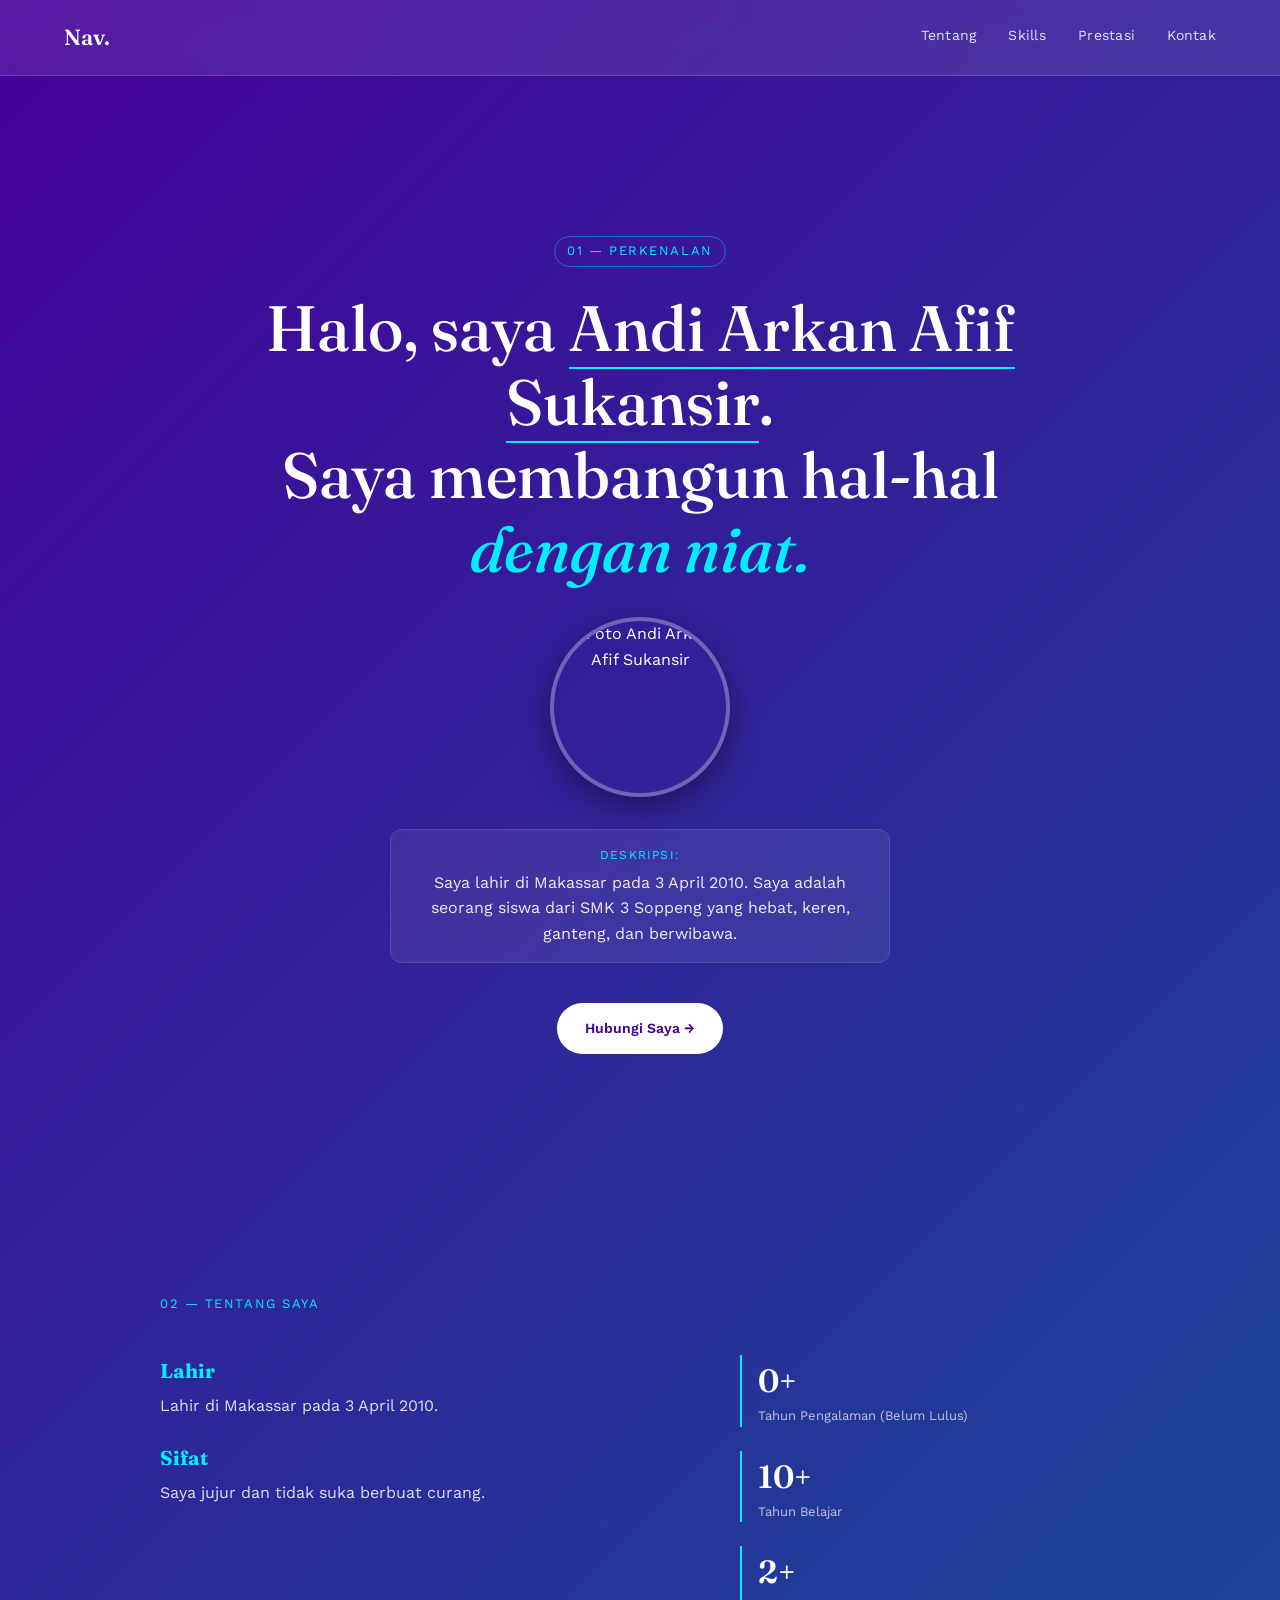
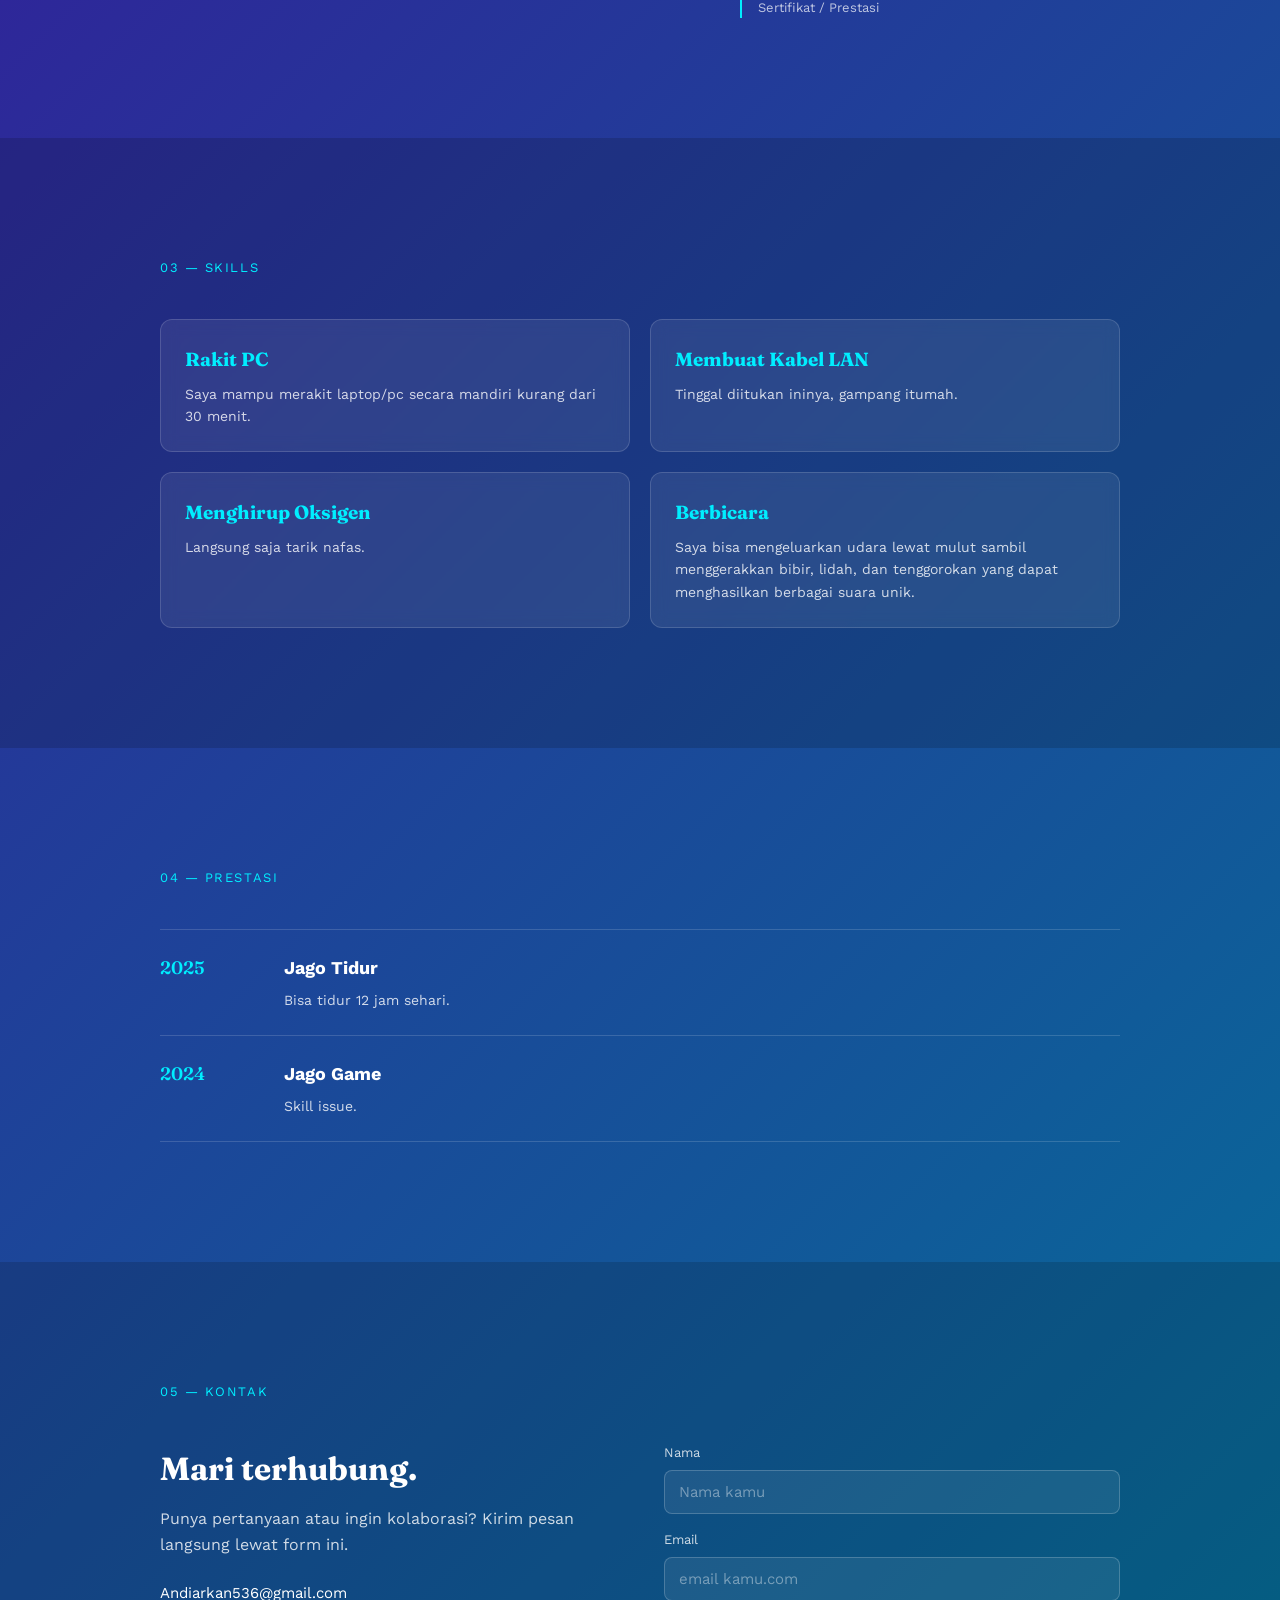
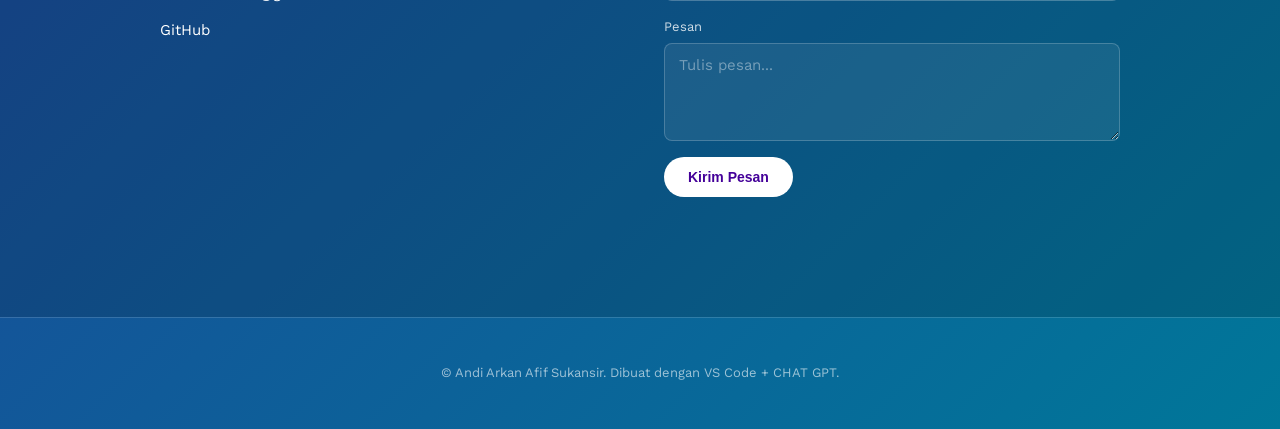
==== index.html @ c65e2ef0 "Add files via upload" ====
<!DOCTYPE html>
<html lang="id">
<head>
    <meta charset="UTF-8" />
    <meta name="viewport" content="width=device-width, initial-scale=1.0" />
    <title>Andi Arkan Afif Sukansir — Portofolio</title>
    <link rel="preconnect" href="https://fonts.googleapis.com" />
    <link rel="preconnect" href="https://fonts.gstatic.com" crossorigin />
    <link href="https://fonts.googleapis.com/css2?family=Fraunces:opsz,wght@9..144,400;9..144,500;9..144,600&family=Work+Sans:wght@400;500;600&display=swap" rel="stylesheet" />
    <link rel="stylesheet" href="style.css" />
</head>
<body>
    <!-- ===== NAVIGASI ===== -->
    <header class="nav" id="nav">
        <a href="#home" class="nav__brand">Nav.</a>
        <button class="nav__toggle" id="navToggle" aria-label="Buka menu">
            <span></span><span></span><span></span>
        </button>
        <nav class="nav__links" id="navLinks">
            <a href="#about">Tentang</a>
            <a href="#skills">Skills</a>
            <a href="#achievements">Prestasi</a>
            <a href="#contact">Kontak</a>
        </nav>
    </header>

    <!-- ===== HERO / INTRO ===== -->
    <section class="hero" id="home">
        <div class="hero__index">01 — Perkenalan</div>
        <h1 class="hero__title">
            Halo, saya <span class="hero__name">Andi Arkan Afif Sukansir</span>.<br />
            Saya membangun hal-hal <em>dengan niat.</em>
        </h1>
        <div class="fotokitablur">
            <img src="foto/Arkan.jpg" alt="Foto Andi Arkan Afif Sukansir"/>
        </div>
        <div class="hero__subtitle">
            <span class="subtitle__label">Deskripsi:</span>
            <p>Saya lahir di Makassar pada 3 April 2010. Saya adalah seorang siswa dari SMK 3 Soppeng yang hebat, keren, ganteng, dan berwibawa.</p>
        </div>
        <a href="#contact" class="hero__cta">Hubungi Saya →</a>
    </section>

    <!-- ===== ABOUT ===== -->
    <section class="section" id="about">
        <div class="section__label">02 — Tentang Saya</div>
        <div class="section__content about__grid">
            <div class="about__text">
                <div class="about__block">
                    <h3>Lahir</h3>
                    <p>Lahir di Makassar pada 3 April 2010.</p>
                </div>
                <div class="about__block">
                    <h3>Sifat</h3>
                    <p>Saya jujur dan tidak suka berbuat curang.</p>
                </div>
            </div>
            <div class="about__facts">
                <div class="fact">
                    <span class="fact__num">0+</span>
                    <span class="fact__label">Tahun Pengalaman (Belum Lulus)</span>
                </div>
                <div class="fact">
                    <span class="fact__num">10+</span>
                    <span class="fact__label">Tahun Belajar</span>
                </div>
                <div class="fact">
                    <span class="fact__num">2+</span>
                    <span class="fact__label">Sertifikat / Prestasi</span>
                </div>
            </div>
        </div>
    </section>

    <!-- ===== SKILLS ===== -->
    <section class="section section--alt" id="skills">
        <div class="section__label">03 — Skills</div>
        <div class="section__content">
            <div class="skills__grid">
                <div class="skill-card">
                    <h3>Rakit PC</h3>
                    <p>Saya mampu merakit laptop/pc secara mandiri kurang dari 30 menit.</p>
                </div>
                <div class="skill-card">
                    <h3>Membuat Kabel LAN</h3>
                    <p>Tinggal diitukan ininya, gampang itumah.</p>
                </div>
                <div class="skill-card">
                    <h3>Menghirup Oksigen</h3>
                    <p>Langsung saja tarik nafas.</p>
                </div>
                <div class="skill-card">
                    <h3>Berbicara</h3>
                    <p>Saya bisa mengeluarkan udara lewat mulut sambil menggerakkan bibir, lidah, dan tenggorokan yang dapat menghasilkan berbagai suara unik.</p>
                </div>
            </div>
        </div>
    </section>

    <!-- ===== ACHIEVEMENTS / PRESTASI ===== -->
    <section class="section" id="achievements">
        <div class="section__label">04 — Prestasi</div>
        <div class="section__content">
            <ul class="timeline">
                <li class="timeline__item">
                    <span class="timeline__year">2025</span>
                    <div class="timeline__body">
                        <h3>Jago Tidur</h3>
                        <p>Bisa tidur 12 jam sehari.</p>
                    </div>
                </li>
                <li class="timeline__item">
                    <span class="timeline__year">2024</span>
                    <div class="timeline__body">
                        <h3>Jago Game</h3>
                        <p>Skill issue.</p>
                    </div>
                </li>
            </ul>
        </div>
    </section>

    <!-- ===== CONTACT ===== -->
    <section class="section section--alt" id="contact">
        <div class="section__label">05 — Kontak</div>
        <div class="section__content contact__grid">
            <div class="contact__intro">
                <h2>Mari terhubung.</h2>
                <p>Punya pertanyaan atau ingin kolaborasi? Kirim pesan langsung lewat form ini.</p>
                <div class="contact__links">
                    <a href="mailto:Andiarkan536@gmail.com" class="email-link">Andiarkan536@gmail.com</a>
                    <a href="https://github.com/ArkanakrA" target="_blank" rel="noopener">GitHub</a>
                </div>
            </div>
            <form class="contact__form" onsubmit="event.preventDefault(); alert('Form ini contoh statis — hubungkan ke layanan email seperti Formspree agar berfungsi.');">
                <label> Nama <input type="text" name="name" placeholder="Nama kamu" required /> </label>
                <label> Email <input type="email" name="email" placeholder="email kamu.com" required /> </label>
                <label> Pesan <textarea name="message" rows="4" placeholder="Tulis pesan..." required></textarea> </label>
                <button type="submit">Kirim Pesan</button>
            </form>
        </div>
    </section>

    <footer class="footer">
        <p>© <span id="year"></span> Andi Arkan Afif Sukansir. Dibuat dengan VS Code + CHAT GPT.</p>
    </footer>
    <script src="script.js"></script>
</body>
</html>
---- style.css ----
/* ========================================= 
TOKEN DESAIN 
========================================= */ 
:root { 
    --font-display: "Fraunces", serif; 
    --font-body: "Work Sans", sans-serif; 
    --max-width: 960px; 
    --section-pad: clamp(64px, 10vw, 120px); 
} 

* { 
    box-sizing: border-box; 
} 

html { 
    scroll-behavior: smooth; 
} 

body { 
    margin: 0; 
    background: linear-gradient(135deg, #440099, #007799); /* Latar belakang gradasi diagonal halus */
    color: #ffffff; /* Mengubah teks global menjadi putih agar terbaca jelas */
    font-family: var(--font-body); 
    line-height: 1.6; 
    -webkit-font-smoothing: antialiased; 
} 

a { 
    color: inherit; 
    text-decoration: none; 
} 

ul { 
    list-style: none; 
    margin: 0; 
    padding: 0; 
} 

/* ========================================= 
NAVIGASI 
========================================= */ 
.nav { 
    position: sticky; 
    top: 0; 
    z-index: 50; 
    display: flex; 
    align-items: center; 
    justify-content: space-between; 
    padding: 20px clamp(20px, 6vw, 64px); 
    background: rgba(255, 255, 255, 0.1); /* Efek kaca transparan */
    backdrop-filter: blur(12px); 
    -webkit-backdrop-filter: blur(12px);
    border-bottom: 1px solid rgba(255, 255, 255, 0.15); 
} 

.nav__brand { 
    font-family: var(--font-display); 
    font-size: 22px; 
    font-weight: 600; 
} 

.nav__links { 
    display: flex; 
    gap: 32px; 
    font-size: 14px; 
    letter-spacing: 0.02em; 
} 

.nav__links a { 
    position: relative; 
    padding-bottom: 4px; 
    opacity: 0.85;
    transition: opacity 0.2s;
} 

.nav__links a:hover {
    opacity: 1;
}

.nav__links a::after { 
    content: ""; 
    position: absolute; 
    left: 0; 
    bottom: 0; 
    width: 0; 
    height: 1px; 
    background: #00eeff; 
    transition: width 0.25s ease; 
} 

.nav__links a:hover::after { 
    width: 100%; 
} 

.nav__toggle { 
    display: none; 
    flex-direction: column; 
    gap: 5px; 
    background: none; 
    border: none; 
    cursor: pointer; 
    padding: 4px; 
} 

.nav__toggle span { 
    width: 22px; 
    height: 2px; 
    background: #ffffff; 
    display: block; 
} 

/* ========================================= 
HERO 
========================================= */ 
.hero { 
    max-width: var(--max-width); 
    margin: 0 auto; 
    padding: clamp(80px, 14vw, 160px) clamp(20px, 6vw, 64px) var(--section-pad); 
    text-align: center; /* Membuat semua text di hero otomatis ke tengah */
} 

.hero__index { 
    display: inline-block;
    font-size: 13px; 
    letter-spacing: 0.12em; 
    text-transform: uppercase; 
    color: #00eeff; /* Warna aksen cyan terang agar terbaca di warna gelap */
    margin-bottom: 24px; 
    border: 1px solid rgba(0, 238, 255, 0.4);
    padding: 4px 12px;
    border-radius: 20px;
} 

.hero__title { 
    font-family: var(--font-display); 
    font-weight: 500; 
    font-size: clamp(36px, 6vw, 64px); 
    line-height: 1.15; 
    margin: 0 auto 24px; 
    max-width: 20ch; 
} 

.hero__title em { 
    font-style: italic; 
    color: #00eeff; 
} 

.hero__name { 
    border-bottom: 2px solid #00eeff; 
} 

/* BINGKAI FOTO PROFIL BUNDAR DI TENGAH */
.fotokitablur { 
    display: block; 
    margin: 32px auto; 
    width: 180px; 
    height: 180px; 
    border-radius: 50%; 
    overflow: hidden; 
    box-shadow: 0 10px 30px rgba(0, 0, 0, 0.4); 
    border: 4px solid rgba(255, 255, 255, 0.3); 
} 

.fotokitablur img { 
    display: block; 
    width: 100%; 
    height: 100%; 
    object-fit: cover; 
} 

.hero__subtitle { 
    max-width: 50ch; 
    margin: 0 auto 40px; 
    background: rgba(255, 255, 255, 0.08);
    padding: 16px 24px;
    border-radius: 12px;
    border: 1px solid rgba(255, 255, 255, 0.1);
} 

.subtitle__label {
    display: block;
    font-size: 12px;
    text-transform: uppercase;
    letter-spacing: 0.1em;
    color: #00eeff;
    margin-bottom: 4px;
}

.hero__subtitle p {
    margin: 0;
    font-size: 16px;
    color: rgba(255, 255, 255, 0.9);
}

.hero__cta { 
    display: inline-block; 
    padding: 14px 28px; 
    background: #ffffff; 
    color: #440099; 
    border-radius: 999px; 
    font-size: 14px; 
    font-weight: 600;
    transition: transform 0.2s ease, background 0.2s ease, box-shadow 0.2s ease; 
} 

.hero__cta:hover { 
    background: #00eeff; 
    color: #111111;
    transform: translateY(-2px); 
    box-shadow: 0 5px 15px rgba(0, 238, 255, 0.4);
} 

/* ========================================= 
SECTION LAYOUT UMUM 
========================================= */ 
.section { 
    padding: var(--section-pad) clamp(20px, 6vw, 64px); 
} 

.section--alt { 
    background: rgba(0, 0, 0, 0.15); /* Background section alt dibuat gelap transparan */
} 

.section__label { 
    max-width: var(--max-width); 
    margin: 0 auto 40px; 
    font-size: 13px; 
    letter-spacing: 0.12em; 
    text-transform: uppercase; 
    color: #00eeff; 
} 

.section__content { 
    max-width: var(--max-width); 
    margin: 0 auto; 
} 

/* ========================================= 
ABOUT 
========================================= */ 
.about__grid { 
    display: grid; 
    grid-template-columns: 1.4fr 1fr; 
    gap: 48px; 
} 

.about__block {
    margin-bottom: 24px;
}

.about__block h3 {
    margin: 0 0 6px;
    font-family: var(--font-display);
    color: #00eeff;
    font-size: 20px;
}

.about__block p { 
    color: rgba(255, 255, 255, 0.85); 
    font-size: 16px; 
    margin: 0;
} 

.about__facts { 
    display: flex; 
    flex-direction: column; 
    gap: 24px; 
} 

.fact { 
    display: flex; 
    flex-direction: column; 
    border-left: 2px solid #00eeff; 
    padding-left: 16px; 
} 

.fact__num { 
    font-family: var(--font-display); 
    font-size: 32px; 
    font-weight: 600; 
} 

.fact__label { 
    font-size: 13px; 
    color: rgba(255, 255, 255, 0.7); 
} 

/* ========================================= 
SKILLS 
========================================= */ 
.skills__grid { 
    display: grid; 
    grid-template-columns: repeat(2, 1fr); 
    gap: 20px; 
} 

.skill-card { 
    background: rgba(255, 255, 255, 0.08); /* Kartu efek kaca transparan */
    border: 1px solid rgba(255, 255, 255, 0.15); 
    border-radius: 12px; 
    padding: 24px; 
    backdrop-filter: blur(8px);
    transition: transform 0.2s ease, box-shadow 0.2s ease, border-color 0.2s ease; 
} 

.skill-card:hover { 
    transform: translateY(-4px); 
    box-shadow: 0 10px 24px rgba(0, 0, 0, 0.2); 
    border-color: #00eeff;
} 

.skill-card h3 { 
    font-family: var(--font-display); 
    font-size: 19px; 
    margin: 0 0 8px; 
    color: #00eeff;
} 

.skill-card p { 
    color: rgba(255, 255, 255, 0.8); 
    font-size: 14px; 
    margin: 0; 
} 

/* ========================================= 
ACHIEVEMENTS / TIMELINE 
========================================= */ 
.timeline__item { 
    display: grid; 
    font-size: 16px; 
    grid-template-columns: 100px 1fr; 
    gap: 24px; 
    padding: 24px 0; 
    border-top: 1px solid rgba(255, 255, 255, 0.15); 
} 

.timeline__item:last-child { 
    border-bottom: 1px solid rgba(255, 255, 255, 0.15); 
} 

.timeline__year { 
    font-family: var(--font-display); 
    font-size: 18px; 
    color: #00eeff; 
    font-weight: 600;
} 

.timeline__body h3 { 
    margin: 0 0 6px; 
    font-size: 18px; 
    color: #ffffff;
} 

.timeline__body p { 
    margin: 0; 
    color: rgba(255, 255, 255, 0.8); 
    font-size: 14px; 
} 

/* ========================================= 
CONTACT 
========================================= */ 
.contact__grid { 
    display: grid; 
    grid-template-columns: 1fr 1fr; 
    gap: 48px; 
} 

.contact__intro h2 { 
    font-family: var(--font-display); 
    font-size: 32px; 
    margin: 0 0 12px; 
} 

.contact__intro p { 
    color: rgba(255, 255, 255, 0.8); 
    margin: 0 0 24px; 
} 

.contact__links { 
    display: flex; 
    flex-direction: column; 
    gap: 12px; 
    font-size: 15px; 
} 

.contact__links a { 
    width: fit-content; 
    border-bottom: 1px solid transparent; 
    transition: color 0.2s ease, border-color 0.2s ease; 
} 

.contact__links a:hover { 
    color: #00eeff;
    border-color: #00eeff; 
} 

.contact__form { 
    display: flex; 
    flex-direction: column; 
    gap: 16px; 
} 

.contact__form label { 
    display: flex; 
    flex-direction: column; 
    gap: 6px; 
    font-size: 13px; 
    color: rgba(255, 255, 255, 0.8); 
} 

.contact__form input, .contact__form textarea { 
    font-family: var(--font-body); 
    font-size: 15px; 
    padding: 12px 14px; 
    border: 1px solid rgba(255, 255, 255, 0.2); 
    border-radius: 8px; 
    background: rgba(255, 255, 255, 0.07); 
    color: #ffffff; 
    resize: vertical; 
    transition: border-color 0.2s, outline-color 0.2s;
} 

.contact__form input::placeholder, .contact__form textarea::placeholder {
    color: rgba(255, 255, 255, 0.4);
}

.contact__form input:focus, .contact__form textarea:focus { 
    outline: none;
    border-color: #00eeff; 
} 

.contact__form button { 
    align-self: flex-start; 
    padding: 12px 24px; 
    background: #ffffff; 
    color: #440099; 
    border: none; 
    border-radius: 999px; 
    font-size: 14px; 
    font-weight: 600;
    cursor: pointer; 
    transition: background 0.2s ease, transform 0.2s ease; 
} 

.contact__form button:hover { 
    background: #00eeff; 
    color: #111111;
    transform: translateY(-1px);
} 

/* ========================================= 
FOOTER 
========================================= */ 
.footer { 
    text-align: center; 
    padding: 32px; 
    font-size: 13px; 
    color: rgba(255, 255, 255, 0.6); 
    border-top: 1px solid rgba(255, 255, 255, 0.15); 
} 

/* ========================================= 
RESPONSIVE 
========================================= */ 
@media (max-width: 720px) { 
    .nav__links { 
        position: absolute; 
        top: 100%; 
        left: 0; 
        right: 0; 
        background: rgba(40, 0, 90, 0.95); 
        flex-direction: column;
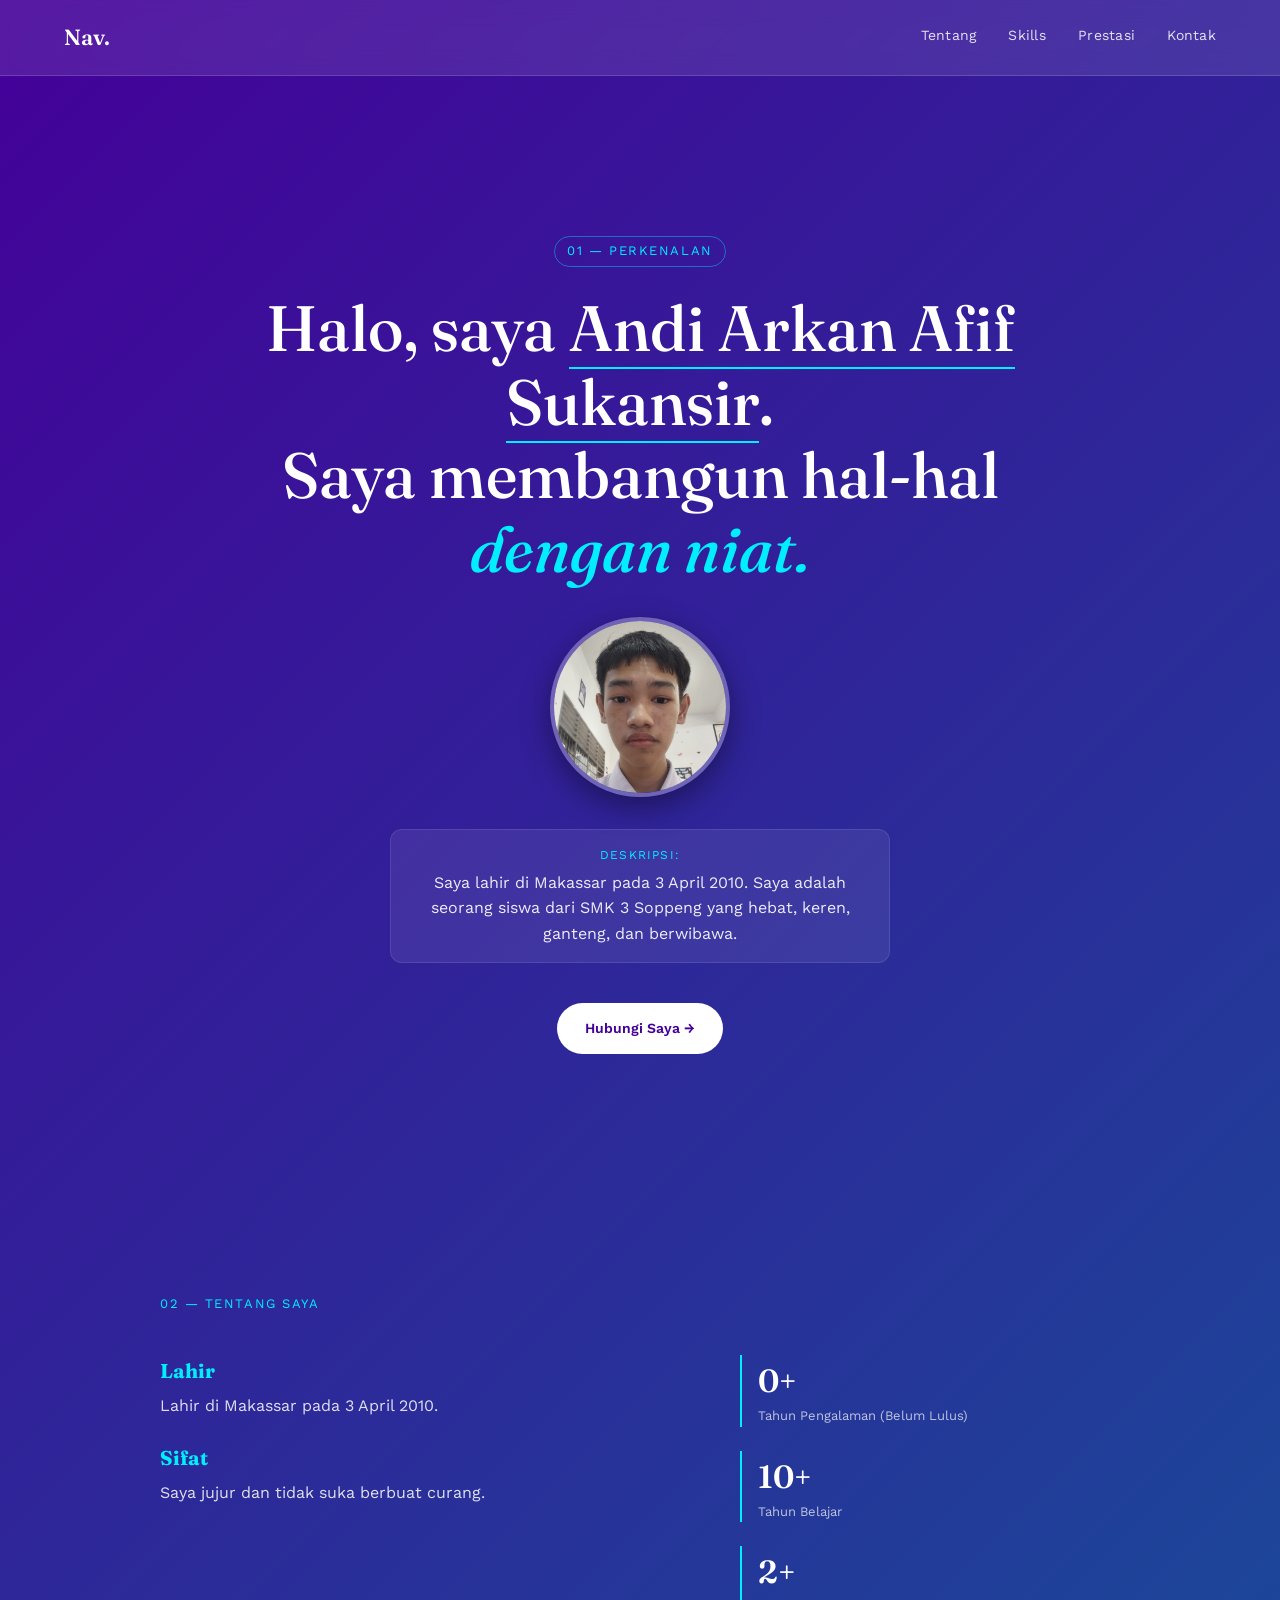
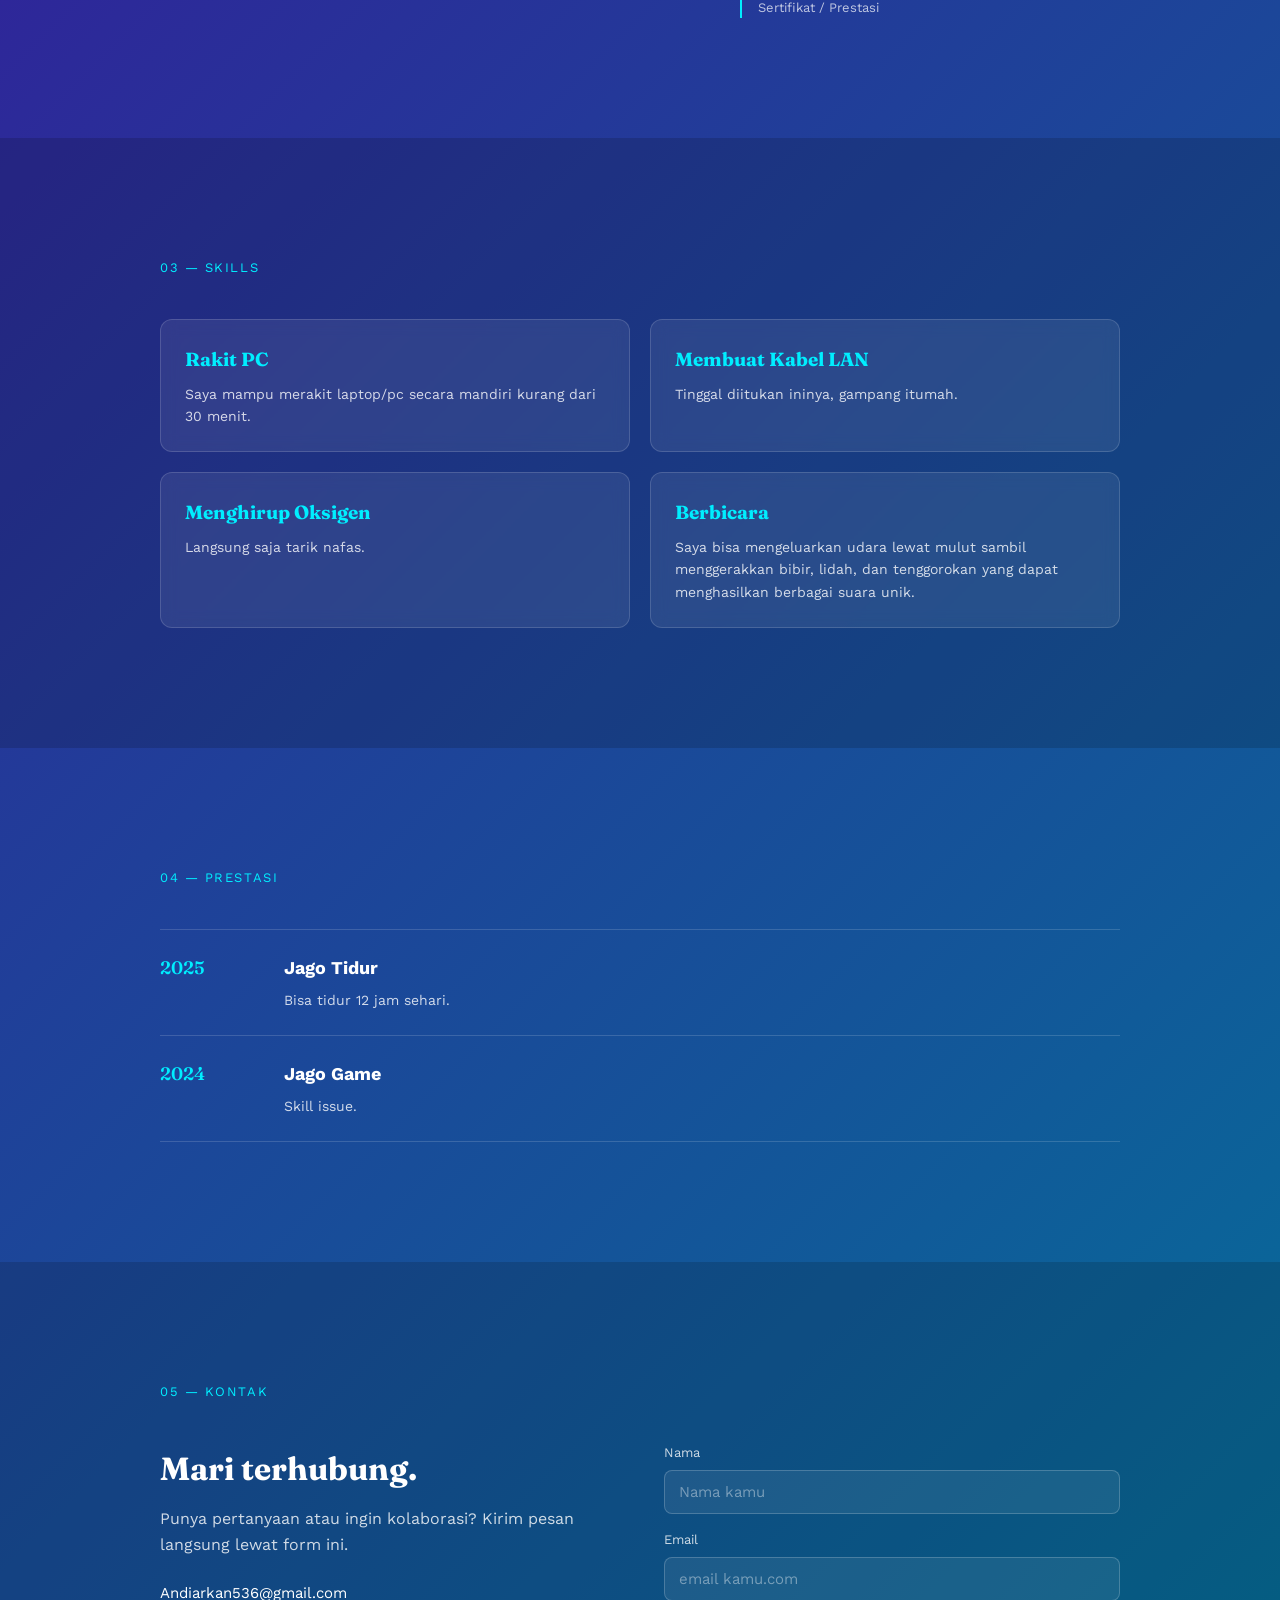
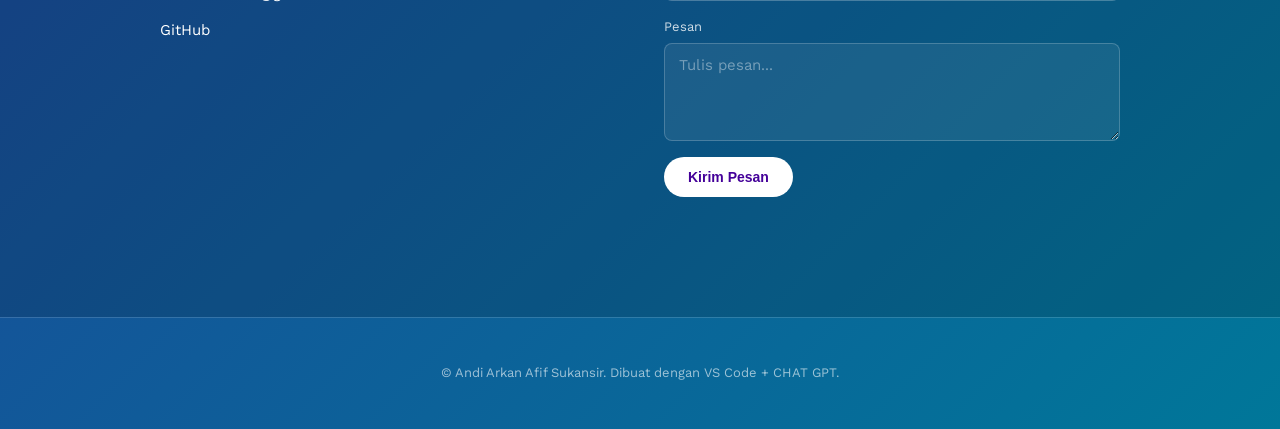
==== commit a86b230c: "Add files via upload" ====
--- a/index.html
+++ b/index.html
@@ -32,7 +32,7 @@
             Saya membangun hal-hal <em>dengan niat.</em>
         </h1>
         <div class="fotokitablur">
-            <img src="foto/Arkan.jpg" alt="Foto Andi Arkan Afif Sukansir"/>
+            <img src="Arkan.jpg" alt="Foto Andi Arkan Afif Sukansir"/>
         </div>
         <div class="hero__subtitle">
             <span class="subtitle__label">Deskripsi:</span>
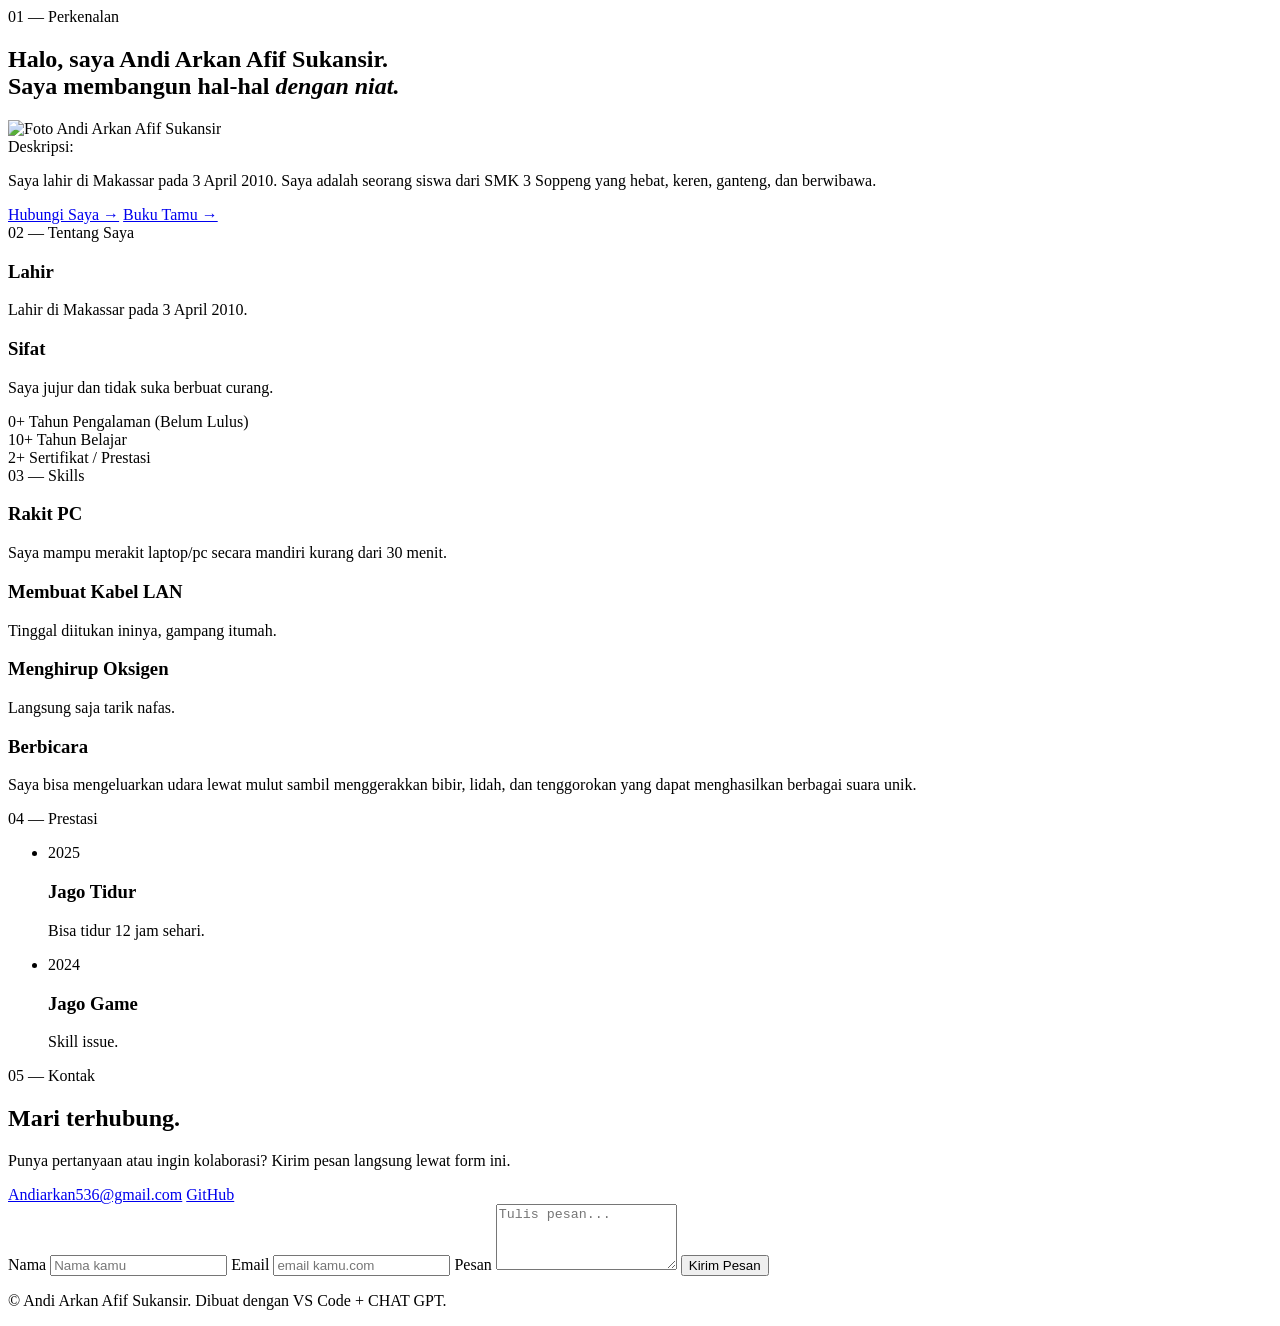
==== commit 31cd91a4: "Update index.html" ====
--- a/index.html
+++ b/index.html
@@ -7,23 +7,9 @@
     <link rel="preconnect" href="https://fonts.googleapis.com" />
     <link rel="preconnect" href="https://fonts.gstatic.com" crossorigin />
     <link href="https://fonts.googleapis.com/css2?family=Fraunces:opsz,wght@9..144,400;9..144,500;9..144,600&family=Work+Sans:wght@400;500;600&display=swap" rel="stylesheet" />
-    <link rel="stylesheet" href="style.css" />
+    <link rel="stylesheet" href="CSS/style.css" />
 </head>
 <body>
-    <!-- ===== NAVIGASI ===== -->
-    <header class="nav" id="nav">
-        <a href="#home" class="nav__brand">Nav.</a>
-        <button class="nav__toggle" id="navToggle" aria-label="Buka menu">
-            <span></span><span></span><span></span>
-        </button>
-        <nav class="nav__links" id="navLinks">
-            <a href="#about">Tentang</a>
-            <a href="#skills">Skills</a>
-            <a href="#achievements">Prestasi</a>
-            <a href="#contact">Kontak</a>
-        </nav>
-    </header>
-
     <!-- ===== HERO / INTRO ===== -->
     <section class="hero" id="home">
         <div class="hero__index">01 — Perkenalan</div>
@@ -32,13 +18,14 @@
             Saya membangun hal-hal <em>dengan niat.</em>
         </h1>
         <div class="fotokitablur">
-            <img src="Arkan.jpg" alt="Foto Andi Arkan Afif Sukansir"/>
+            <img src="img/Arkan.jpg" alt="Foto Andi Arkan Afif Sukansir"/>
         </div>
         <div class="hero__subtitle">
             <span class="subtitle__label">Deskripsi:</span>
             <p>Saya lahir di Makassar pada 3 April 2010. Saya adalah seorang siswa dari SMK 3 Soppeng yang hebat, keren, ganteng, dan berwibawa.</p>
         </div>
         <a href="#contact" class="hero__cta">Hubungi Saya →</a>
+        <a href="bukutamu.html" class="hero__cta">Buku Tamu →</a>
     </section>
 
     <!-- ===== ABOUT ===== -->
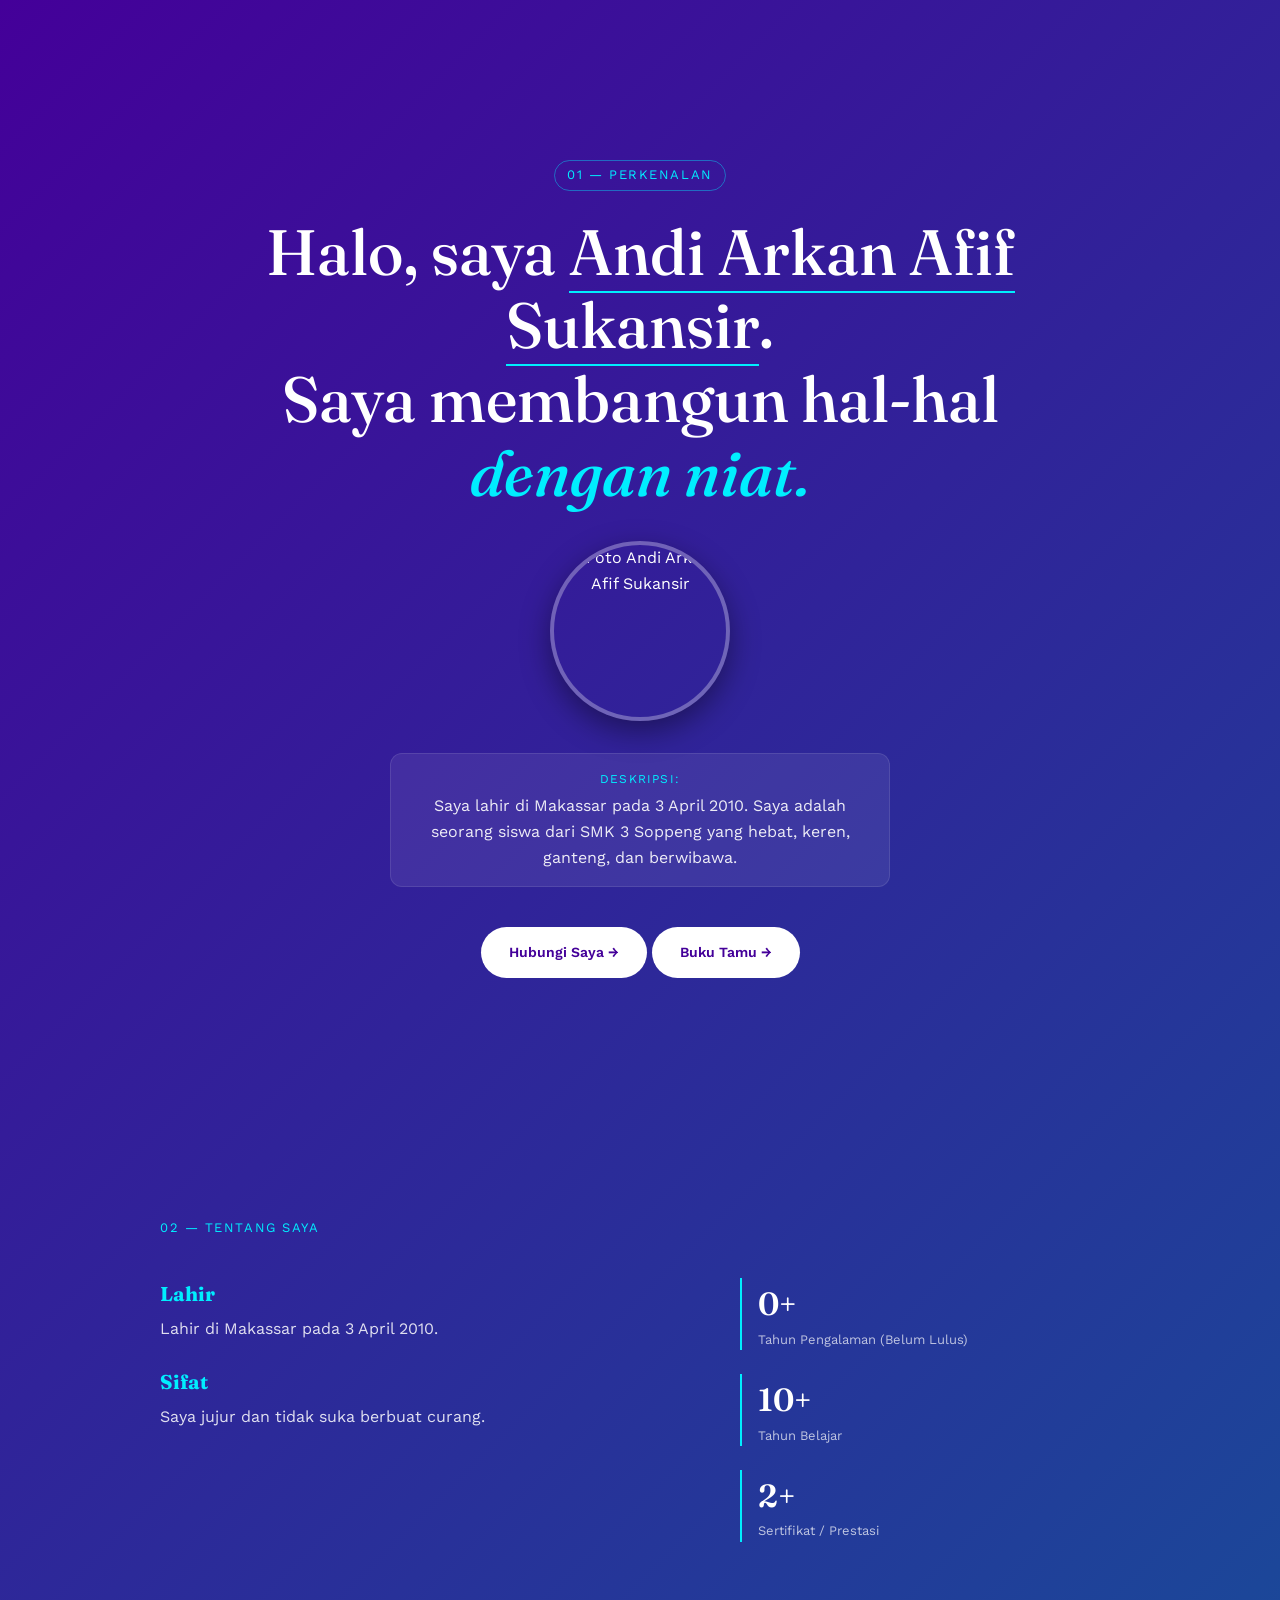
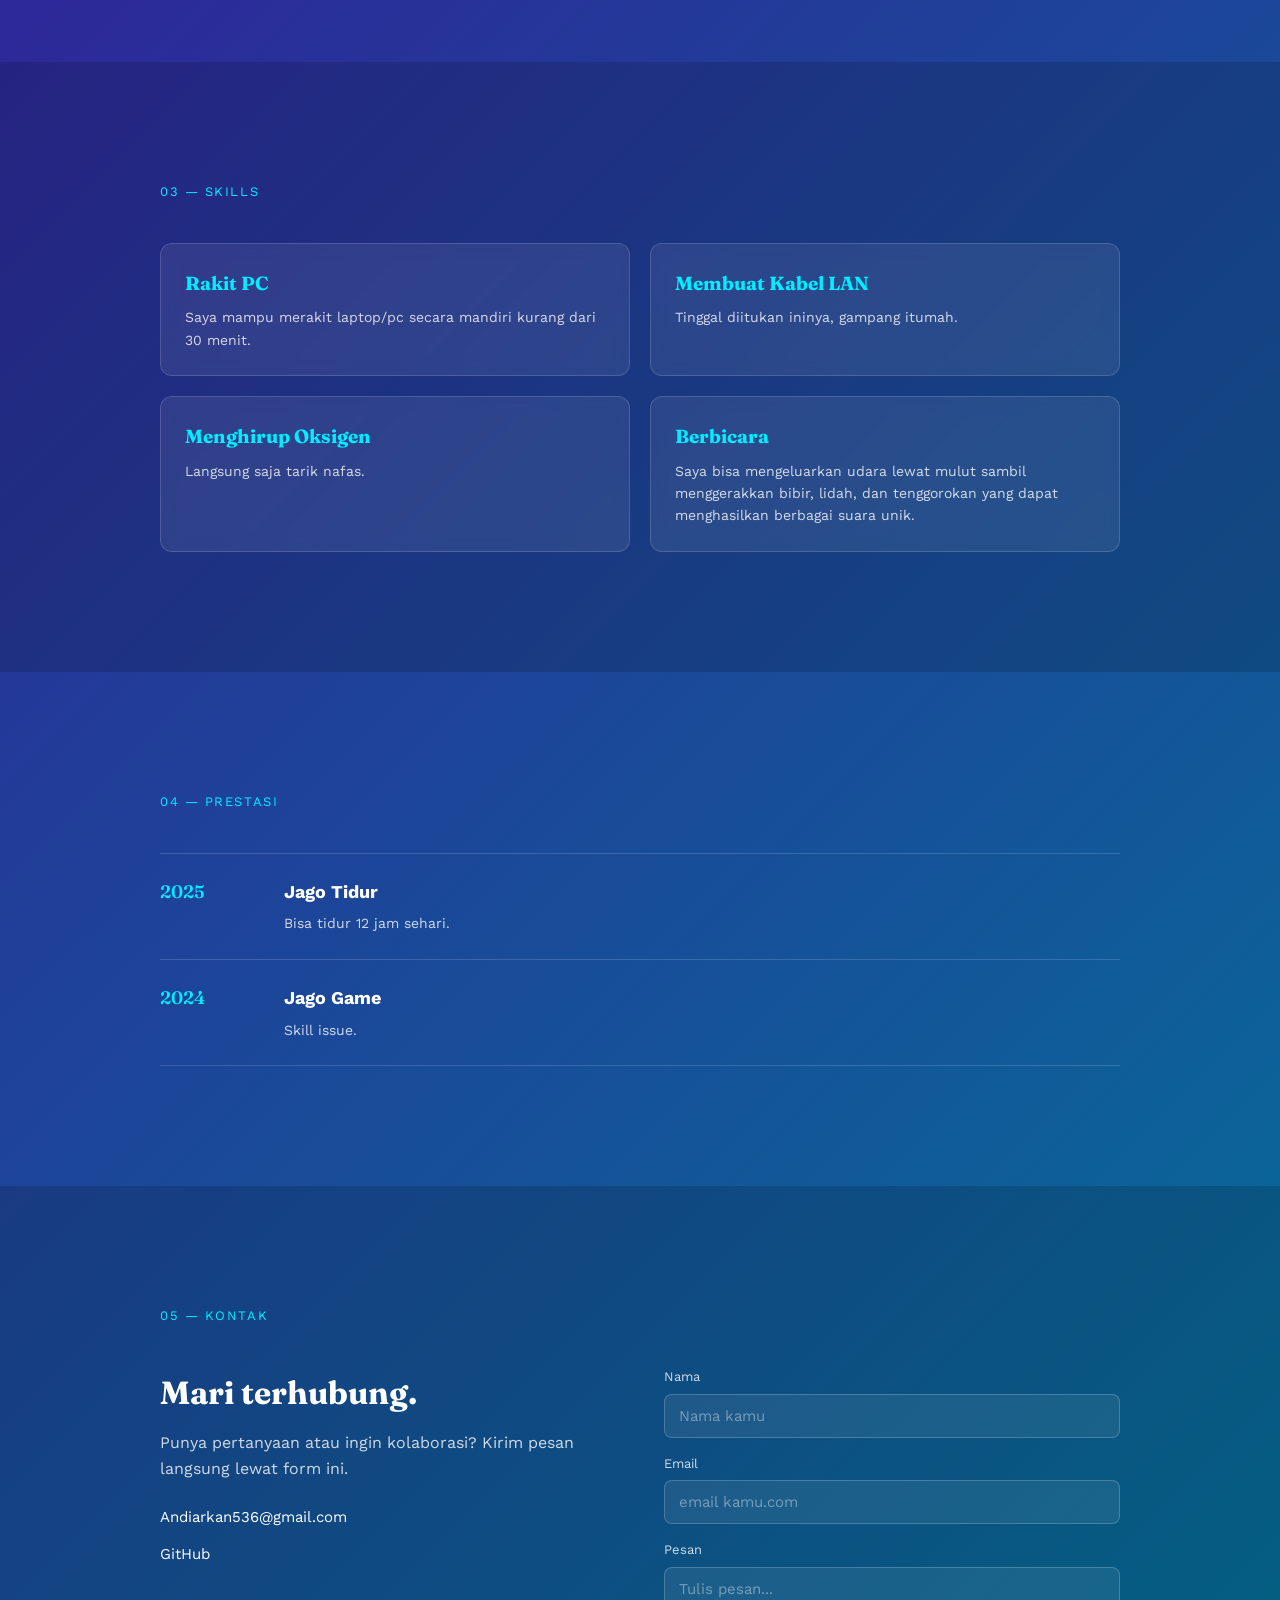
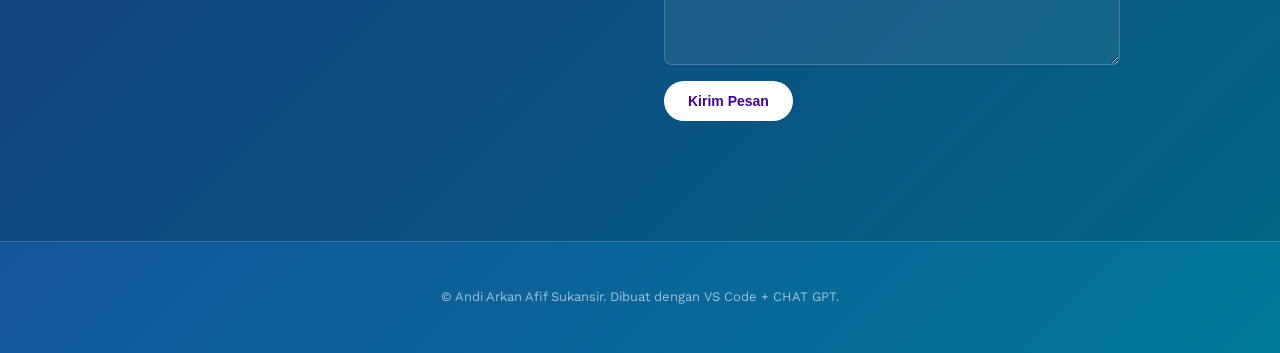
==== commit fd6ba159: "Update index.html" ====
--- a/index.html
+++ b/index.html
@@ -7,7 +7,7 @@
     <link rel="preconnect" href="https://fonts.googleapis.com" />
     <link rel="preconnect" href="https://fonts.gstatic.com" crossorigin />
     <link href="https://fonts.googleapis.com/css2?family=Fraunces:opsz,wght@9..144,400;9..144,500;9..144,600&family=Work+Sans:wght@400;500;600&display=swap" rel="stylesheet" />
-    <link rel="stylesheet" href="CSS/style.css" />
+    <link rel="stylesheet" href="style.css" />
 </head>
 <body>
     <!-- ===== HERO / INTRO ===== -->
--- a/style.css
+++ b/style.css
@@ -0,0 +1,473 @@
+/* ========================================= 
+TOKEN DESAIN 
+========================================= */ 
+:root { 
+    --font-display: "Fraunces", serif; 
+    --font-body: "Work Sans", sans-serif; 
+    --max-width: 960px; 
+    --section-pad: clamp(64px, 10vw, 120px); 
+} 
+
+* { 
+    box-sizing: border-box; 
+} 
+
+html { 
+    scroll-behavior: smooth; 
+} 
+
+body { 
+    margin: 0; 
+    background: linear-gradient(135deg, #440099, #007799); /* Latar belakang gradasi diagonal halus */
+    color: #ffffff; /* Mengubah teks global menjadi putih agar terbaca jelas */
+    font-family: var(--font-body); 
+    line-height: 1.6; 
+    -webkit-font-smoothing: antialiased; 
+} 
+
+a { 
+    color: inherit; 
+    text-decoration: none; 
+} 
+
+ul { 
+    list-style: none; 
+    margin: 0; 
+    padding: 0; 
+} 
+
+/* ========================================= 
+NAVIGASI 
+========================================= */ 
+.nav { 
+    position: sticky; 
+    top: 0; 
+    z-index: 50; 
+    display: flex; 
+    align-items: center; 
+    justify-content: space-between; 
+    padding: 20px clamp(20px, 6vw, 64px); 
+    background: rgba(255, 255, 255, 0.1); /* Efek kaca transparan */
+    backdrop-filter: blur(12px); 
+    -webkit-backdrop-filter: blur(12px);
+    border-bottom: 1px solid rgba(255, 255, 255, 0.15); 
+} 
+
+.nav__brand { 
+    font-family: var(--font-display); 
+    font-size: 22px; 
+    font-weight: 600; 
+} 
+
+.nav__links { 
+    display: flex; 
+    gap: 32px; 
+    font-size: 14px; 
+    letter-spacing: 0.02em; 
+} 
+
+.nav__links a { 
+    position: relative; 
+    padding-bottom: 4px; 
+    opacity: 0.85;
+    transition: opacity 0.2s;
+} 
+
+.nav__links a:hover {
+    opacity: 1;
+}
+
+.nav__links a::after { 
+    content: ""; 
+    position: absolute; 
+    left: 0; 
+    bottom: 0; 
+    width: 0; 
+    height: 1px; 
+    background: #00eeff; 
+    transition: width 0.25s ease; 
+} 
+
+.nav__links a:hover::after { 
+    width: 100%; 
+} 
+
+.nav__toggle { 
+    display: none; 
+    flex-direction: column; 
+    gap: 5px; 
+    background: none; 
+    border: none; 
+    cursor: pointer; 
+    padding: 4px; 
+} 
+
+.nav__toggle span { 
+    width: 22px; 
+    height: 2px; 
+    background: #ffffff; 
+    display: block; 
+} 
+
+/* ========================================= 
+HERO 
+========================================= */ 
+.hero { 
+    max-width: var(--max-width); 
+    margin: 0 auto; 
+    padding: clamp(80px, 14vw, 160px) clamp(20px, 6vw, 64px) var(--section-pad); 
+    text-align: center; /* Membuat semua text di hero otomatis ke tengah */
+} 
+
+.hero__index { 
+    display: inline-block;
+    font-size: 13px; 
+    letter-spacing: 0.12em; 
+    text-transform: uppercase; 
+    color: #00eeff; /* Warna aksen cyan terang agar terbaca di warna gelap */
+    margin-bottom: 24px; 
+    border: 1px solid rgba(0, 238, 255, 0.4);
+    padding: 4px 12px;
+    border-radius: 20px;
+} 
+
+.hero__title { 
+    font-family: var(--font-display); 
+    font-weight: 500; 
+    font-size: clamp(36px, 6vw, 64px); 
+    line-height: 1.15; 
+    margin: 0 auto 24px; 
+    max-width: 20ch; 
+} 
+
+.hero__title em { 
+    font-style: italic; 
+    color: #00eeff; 
+} 
+
+.hero__name { 
+    border-bottom: 2px solid #00eeff; 
+} 
+
+/* BINGKAI FOTO PROFIL BUNDAR DI TENGAH */
+.fotokitablur { 
+    display: block; 
+    margin: 32px auto; 
+    width: 180px; 
+    height: 180px; 
+    border-radius: 50%; 
+    overflow: hidden; 
+    box-shadow: 0 10px 30px rgba(0, 0, 0, 0.4); 
+    border: 4px solid rgba(255, 255, 255, 0.3); 
+} 
+
+.fotokitablur img { 
+    display: block; 
+    width: 100%; 
+    height: 100%; 
+    object-fit: cover; 
+} 
+
+.hero__subtitle { 
+    max-width: 50ch; 
+    margin: 0 auto 40px; 
+    background: rgba(255, 255, 255, 0.08);
+    padding: 16px 24px;
+    border-radius: 12px;
+    border: 1px solid rgba(255, 255, 255, 0.1);
+} 
+
+.subtitle__label {
+    display: block;
+    font-size: 12px;
+    text-transform: uppercase;
+    letter-spacing: 0.1em;
+    color: #00eeff;
+    margin-bottom: 4px;
+}
+
+.hero__subtitle p {
+    margin: 0;
+    font-size: 16px;
+    color: rgba(255, 255, 255, 0.9);
+}
+
+.hero__cta { 
+    display: inline-block; 
+    padding: 14px 28px; 
+    background: #ffffff; 
+    color: #440099; 
+    border-radius: 999px; 
+    font-size: 14px; 
+    font-weight: 600;
+    transition: transform 0.2s ease, background 0.2s ease, box-shadow 0.2s ease; 
+} 
+
+.hero__cta:hover { 
+    background: #00eeff; 
+    color: #111111;
+    transform: translateY(-2px); 
+    box-shadow: 0 5px 15px rgba(0, 238, 255, 0.4);
+} 
+
+/* ========================================= 
+SECTION LAYOUT UMUM 
+========================================= */ 
+.section { 
+    padding: var(--section-pad) clamp(20px, 6vw, 64px); 
+} 
+
+.section--alt { 
+    background: rgba(0, 0, 0, 0.15); /* Background section alt dibuat gelap transparan */
+} 
+
+.section__label { 
+    max-width: var(--max-width); 
+    margin: 0 auto 40px; 
+    font-size: 13px; 
+    letter-spacing: 0.12em; 
+    text-transform: uppercase; 
+    color: #00eeff; 
+} 
+
+.section__content { 
+    max-width: var(--max-width); 
+    margin: 0 auto; 
+} 
+
+/* ========================================= 
+ABOUT 
+========================================= */ 
+.about__grid { 
+    display: grid; 
+    grid-template-columns: 1.4fr 1fr; 
+    gap: 48px; 
+} 
+
+.about__block {
+    margin-bottom: 24px;
+}
+
+.about__block h3 {
+    margin: 0 0 6px;
+    font-family: var(--font-display);
+    color: #00eeff;
+    font-size: 20px;
+}
+
+.about__block p { 
+    color: rgba(255, 255, 255, 0.85); 
+    font-size: 16px; 
+    margin: 0;
+} 
+
+.about__facts { 
+    display: flex; 
+    flex-direction: column; 
+    gap: 24px; 
+} 
+
+.fact { 
+    display: flex; 
+    flex-direction: column; 
+    border-left: 2px solid #00eeff; 
+    padding-left: 16px; 
+} 
+
+.fact__num { 
+    font-family: var(--font-display); 
+    font-size: 32px; 
+    font-weight: 600; 
+} 
+
+.fact__label { 
+    font-size: 13px; 
+    color: rgba(255, 255, 255, 0.7); 
+} 
+
+/* ========================================= 
+SKILLS 
+========================================= */ 
+.skills__grid { 
+    display: grid; 
+    grid-template-columns: repeat(2, 1fr); 
+    gap: 20px; 
+} 
+
+.skill-card { 
+    background: rgba(255, 255, 255, 0.08); /* Kartu efek kaca transparan */
+    border: 1px solid rgba(255, 255, 255, 0.15); 
+    border-radius: 12px; 
+    padding: 24px; 
+    backdrop-filter: blur(8px);
+    transition: transform 0.2s ease, box-shadow 0.2s ease, border-color 0.2s ease; 
+} 
+
+.skill-card:hover { 
+    transform: translateY(-4px); 
+    box-shadow: 0 10px 24px rgba(0, 0, 0, 0.2); 
+    border-color: #00eeff;
+} 
+
+.skill-card h3 { 
+    font-family: var(--font-display); 
+    font-size: 19px; 
+    margin: 0 0 8px; 
+    color: #00eeff;
+} 
+
+.skill-card p { 
+    color: rgba(255, 255, 255, 0.8); 
+    font-size: 14px; 
+    margin: 0; 
+} 
+
+/* ========================================= 
+ACHIEVEMENTS / TIMELINE 
+========================================= */ 
+.timeline__item { 
+    display: grid; 
+    font-size: 16px; 
+    grid-template-columns: 100px 1fr; 
+    gap: 24px; 
+    padding: 24px 0; 
+    border-top: 1px solid rgba(255, 255, 255, 0.15); 
+} 
+
+.timeline__item:last-child { 
+    border-bottom: 1px solid rgba(255, 255, 255, 0.15); 
+} 
+
+.timeline__year { 
+    font-family: var(--font-display); 
+    font-size: 18px; 
+    color: #00eeff; 
+    font-weight: 600;
+} 
+
+.timeline__body h3 { 
+    margin: 0 0 6px; 
+    font-size: 18px; 
+    color: #ffffff;
+} 
+
+.timeline__body p { 
+    margin: 0; 
+    color: rgba(255, 255, 255, 0.8); 
+    font-size: 14px; 
+} 
+
+/* ========================================= 
+CONTACT 
+========================================= */ 
+.contact__grid { 
+    display: grid; 
+    grid-template-columns: 1fr 1fr; 
+    gap: 48px; 
+} 
+
+.contact__intro h2 { 
+    font-family: var(--font-display); 
+    font-size: 32px; 
+    margin: 0 0 12px; 
+} 
+
+.contact__intro p { 
+    color: rgba(255, 255, 255, 0.8); 
+    margin: 0 0 24px; 
+} 
+
+.contact__links { 
+    display: flex; 
+    flex-direction: column; 
+    gap: 12px; 
+    font-size: 15px; 
+} 
+
+.contact__links a { 
+    width: fit-content; 
+    border-bottom: 1px solid transparent; 
+    transition: color 0.2s ease, border-color 0.2s ease; 
+} 
+
+.contact__links a:hover { 
+    color: #00eeff;
+    border-color: #00eeff; 
+} 
+
+.contact__form { 
+    display: flex; 
+    flex-direction: column; 
+    gap: 16px; 
+} 
+
+.contact__form label { 
+    display: flex; 
+    flex-direction: column; 
+    gap: 6px; 
+    font-size: 13px; 
+    color: rgba(255, 255, 255, 0.8); 
+} 
+
+.contact__form input, .contact__form textarea { 
+    font-family: var(--font-body); 
+    font-size: 15px; 
+    padding: 12px 14px; 
+    border: 1px solid rgba(255, 255, 255, 0.2); 
+    border-radius: 8px; 
+    background: rgba(255, 255, 255, 0.07); 
+    color: #ffffff; 
+    resize: vertical; 
+    transition: border-color 0.2s, outline-color 0.2s;
+} 
+
+.contact__form input::placeholder, .contact__form textarea::placeholder {
+    color: rgba(255, 255, 255, 0.4);
+}
+
+.contact__form input:focus, .contact__form textarea:focus { 
+    outline: none;
+    border-color: #00eeff; 
+} 
+
+.contact__form button { 
+    align-self: flex-start; 
+    padding: 12px 24px; 
+    background: #ffffff; 
+    color: #440099; 
+    border: none; 
+    border-radius: 999px; 
+    font-size: 14px; 
+    font-weight: 600;
+    cursor: pointer; 
+    transition: background 0.2s ease, transform 0.2s ease; 
+} 
+
+.contact__form button:hover { 
+    background: #00eeff; 
+    color: #111111;
+    transform: translateY(-1px);
+} 
+
+/* ========================================= 
+FOOTER 
+========================================= */ 
+.footer { 
+    text-align: center; 
+    padding: 32px; 
+    font-size: 13px; 
+    color: rgba(255, 255, 255, 0.6); 
+    border-top: 1px solid rgba(255, 255, 255, 0.15); 
+} 
+
+/* ========================================= 
+RESPONSIVE 
+========================================= */ 
+@media (max-width: 720px) { 
+    .nav__links { 
+        position: absolute; 
+        top: 100%; 
+        left: 0; 
+        right: 0; 
+        background: rgba(40, 0, 90, 0.95); 
+        flex-direction: column;
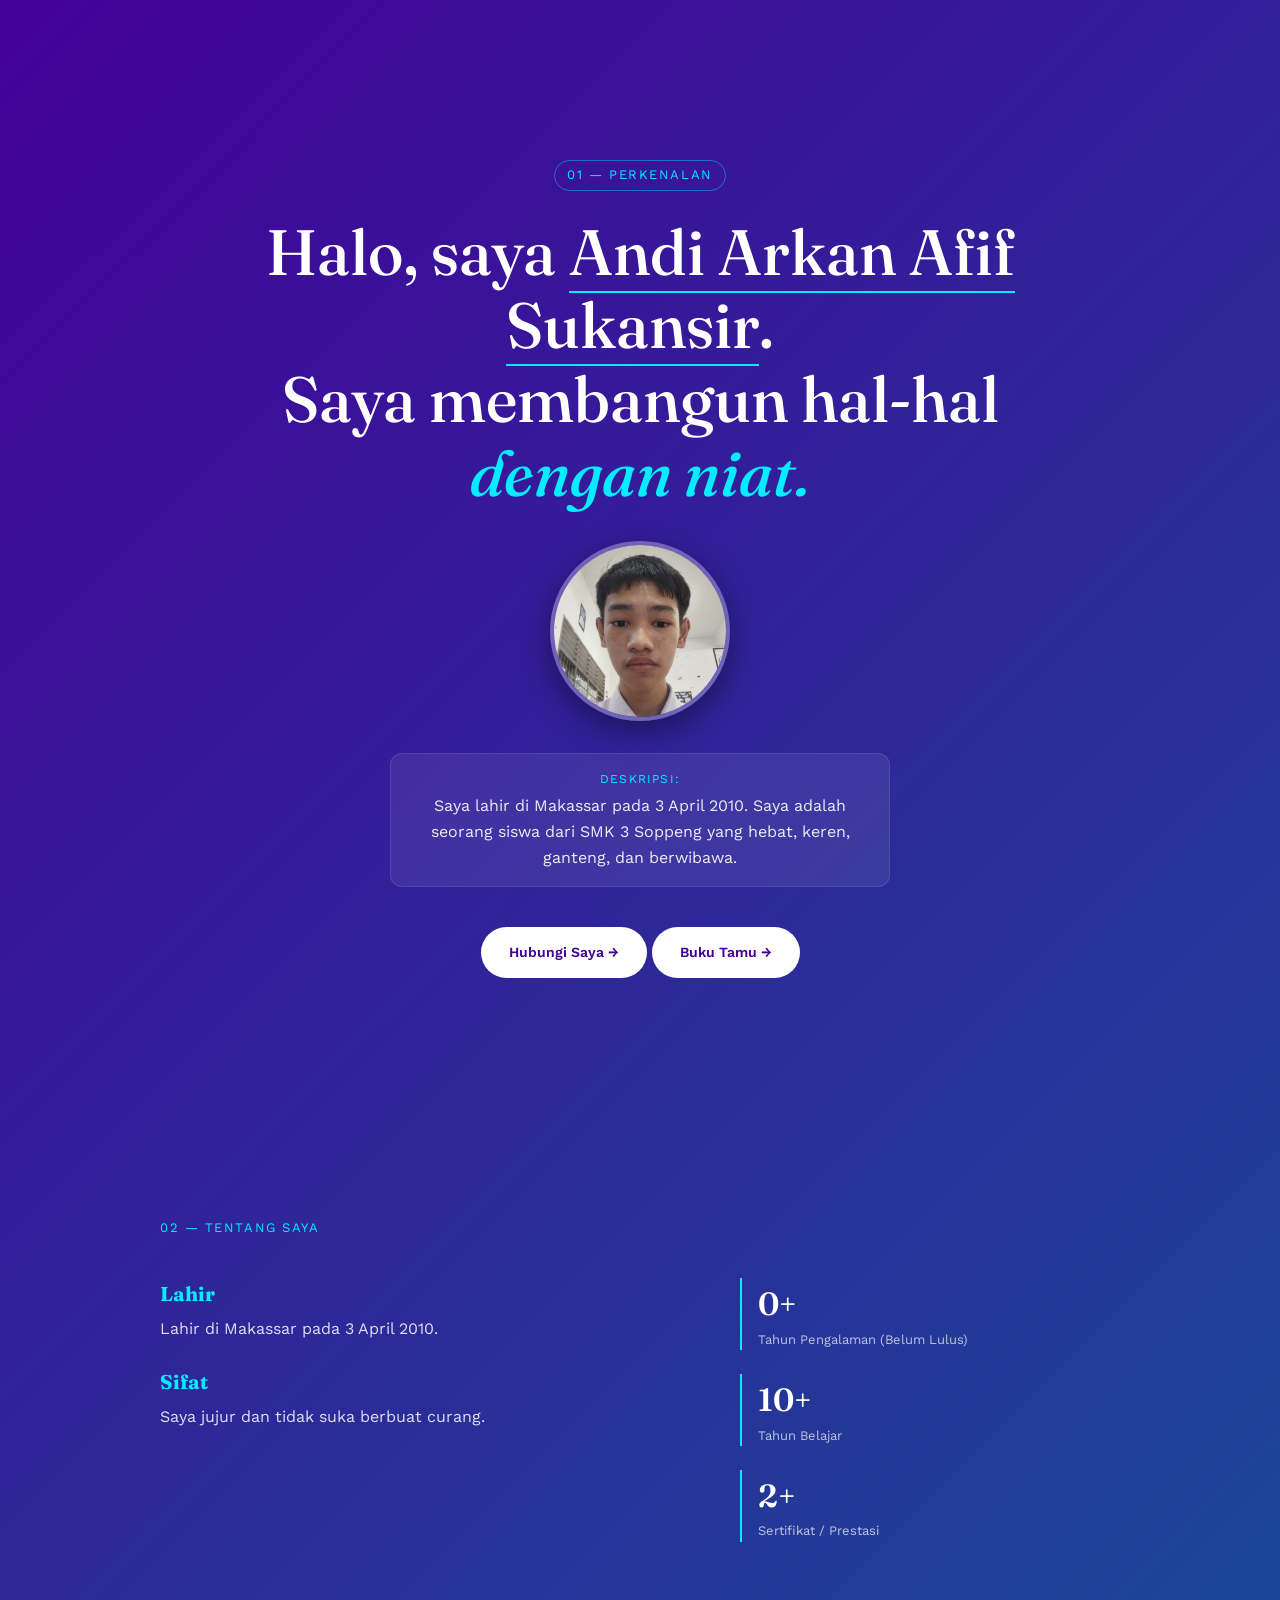
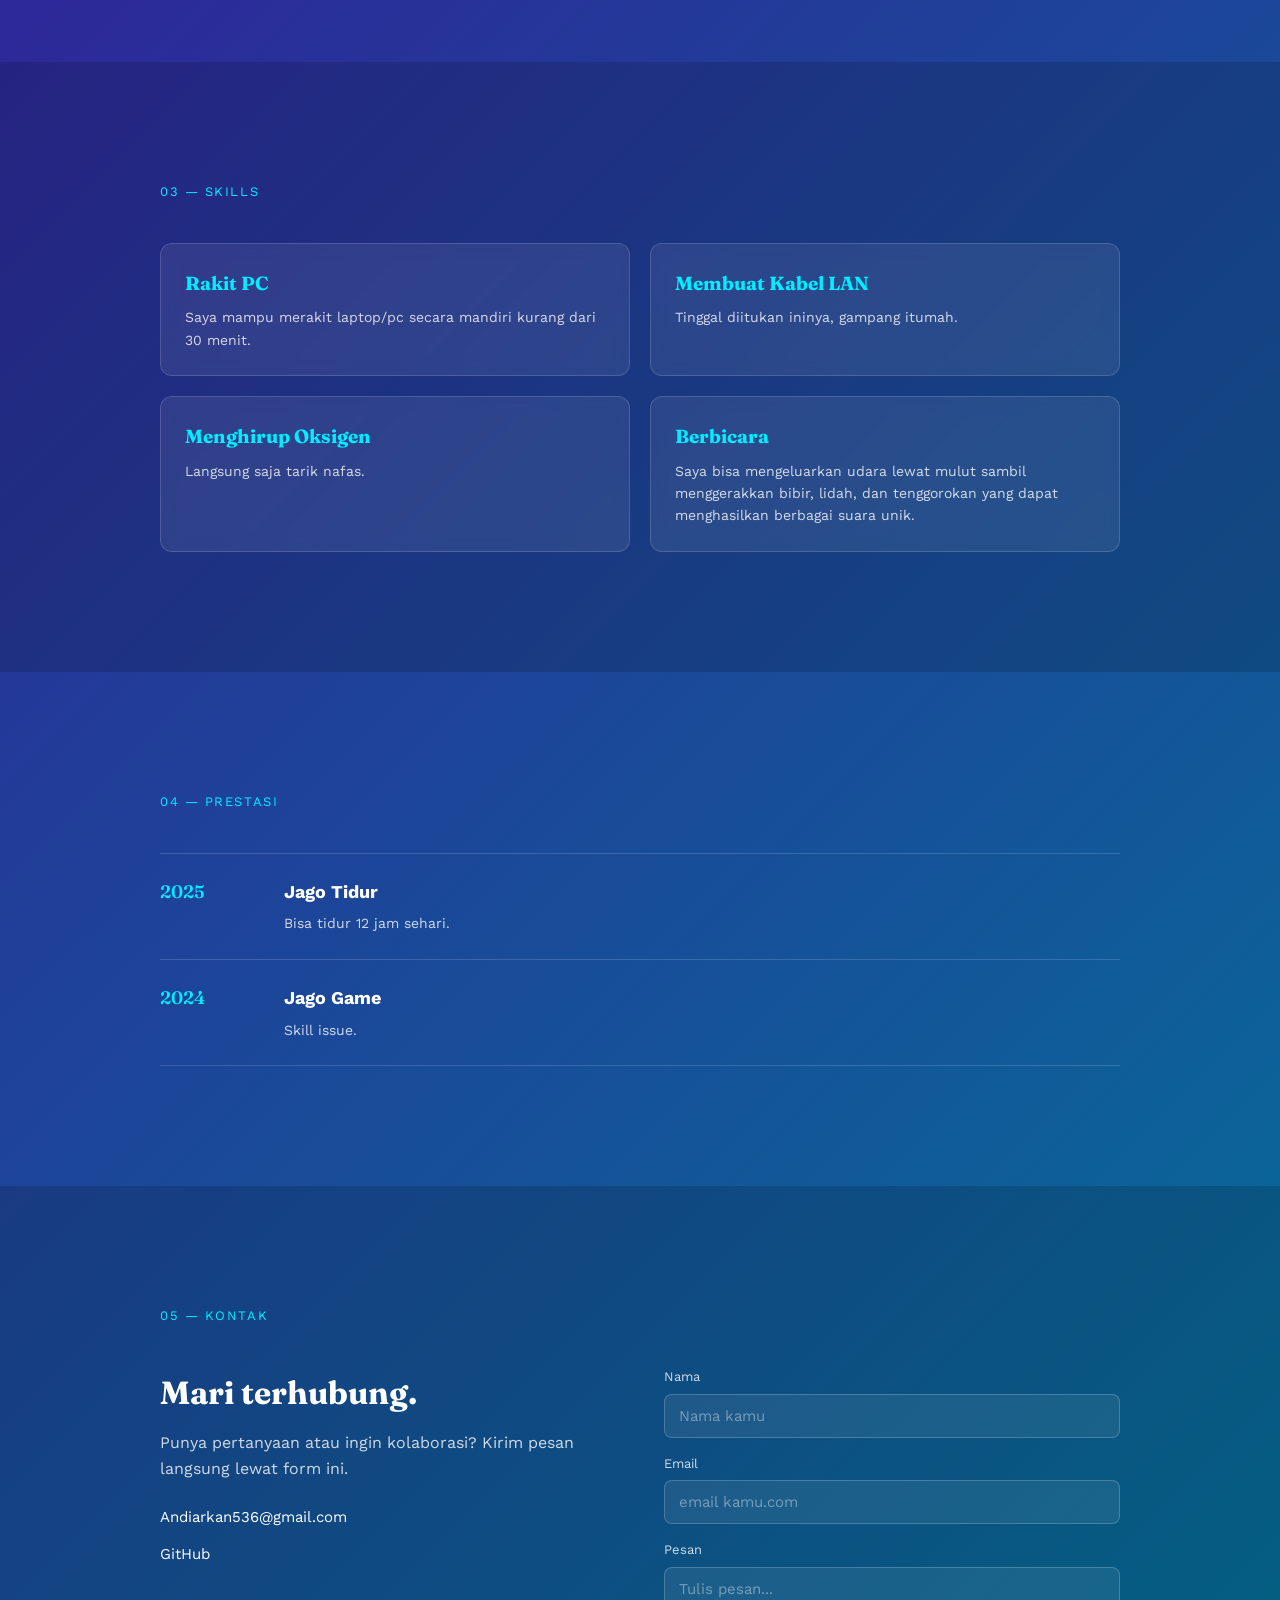
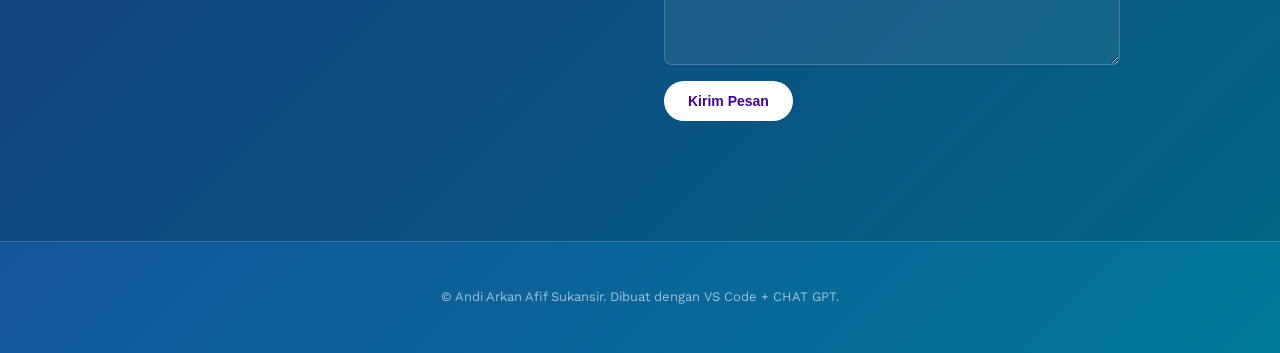
==== commit 87a0fcef: "Update index.html" ====
--- a/index.html
+++ b/index.html
@@ -18,7 +18,7 @@
             Saya membangun hal-hal <em>dengan niat.</em>
         </h1>
         <div class="fotokitablur">
-            <img src="img/Arkan.jpg" alt="Foto Andi Arkan Afif Sukansir"/>
+            <img src="Arkan.jpg" alt="Foto Andi Arkan Afif Sukansir"/>
         </div>
         <div class="hero__subtitle">
             <span class="subtitle__label">Deskripsi:</span>
--- a/style.css
+++ b/style.css
@@ -463,11 +463,11 @@
 /* ========================================= 
 RESPONSIVE 
 ========================================= */ 
-@media (max-width: 720px) { 
     .nav__links { 
         position: absolute; 
         top: 100%; 
         left: 0; 
         right: 0; 
         background: rgba(40, 0, 90, 0.95); 
-        flex-direction: column;+        flex-direction: column;
+    }
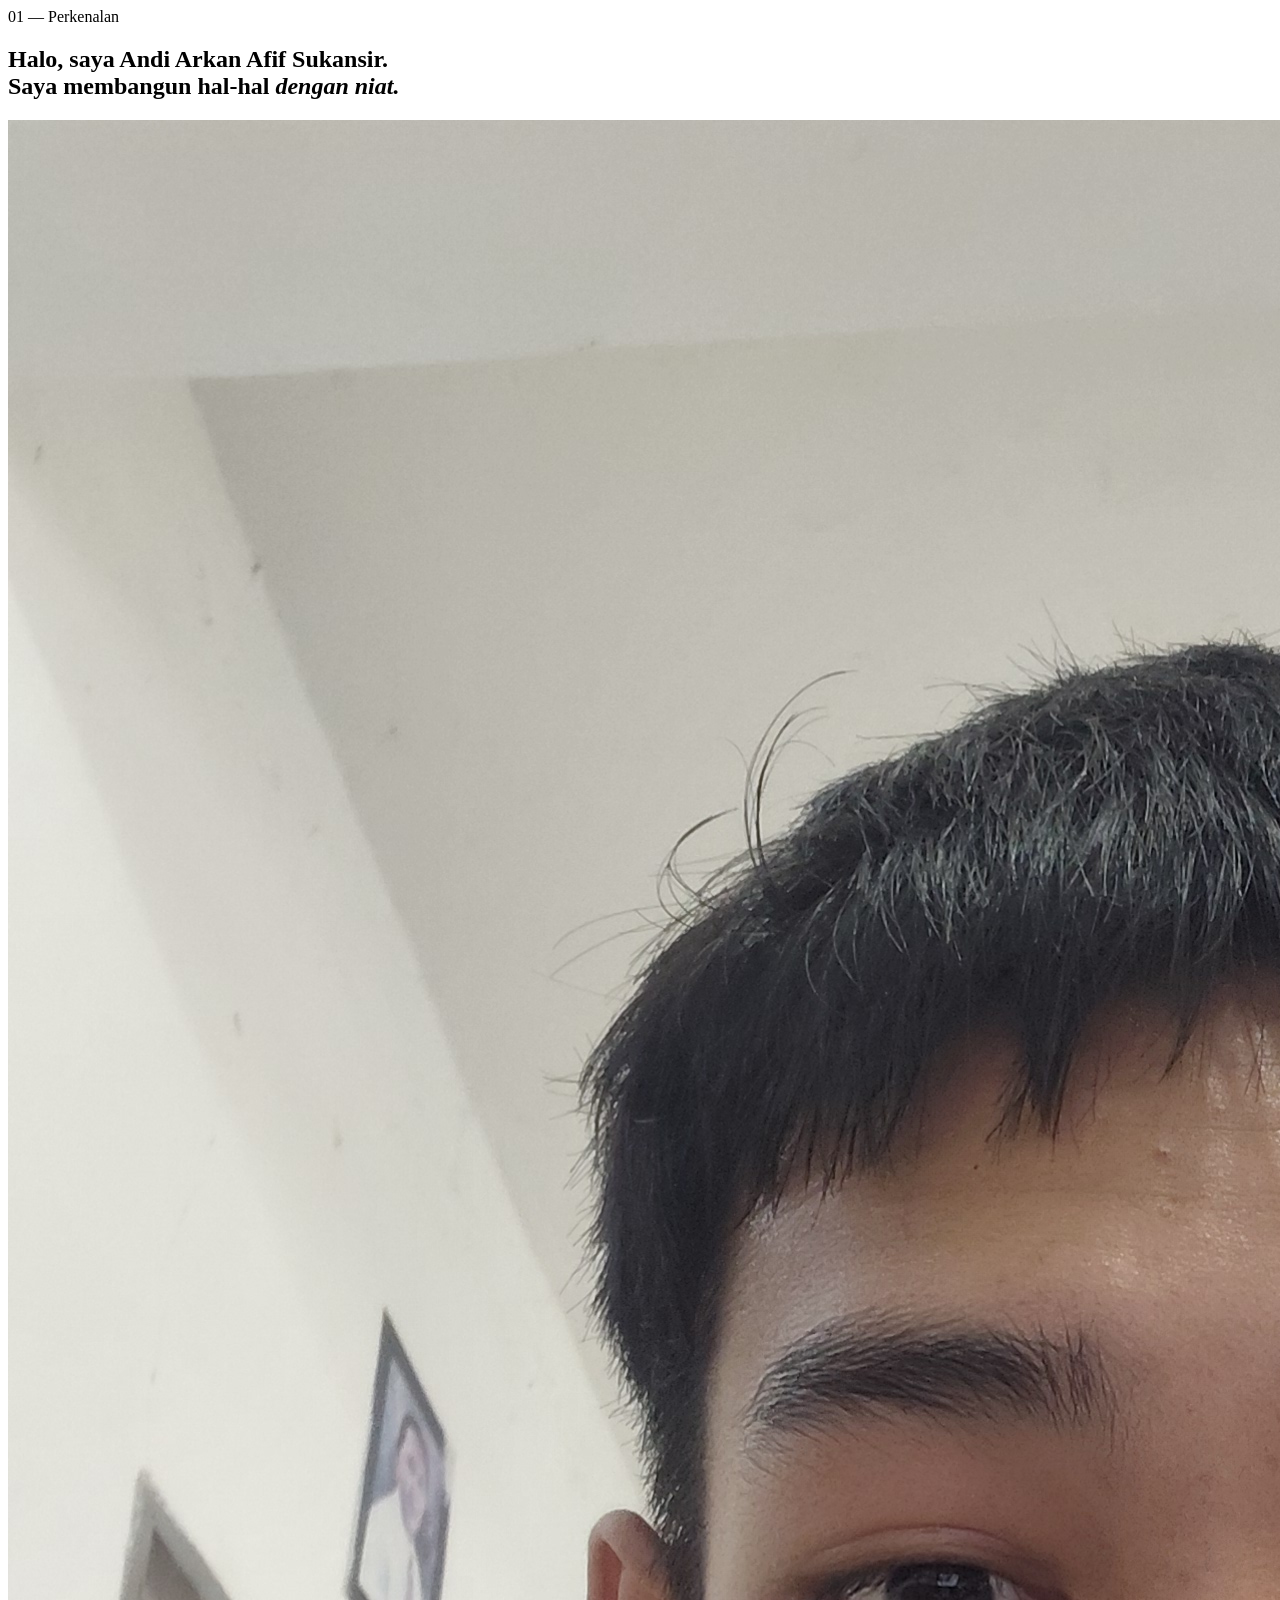
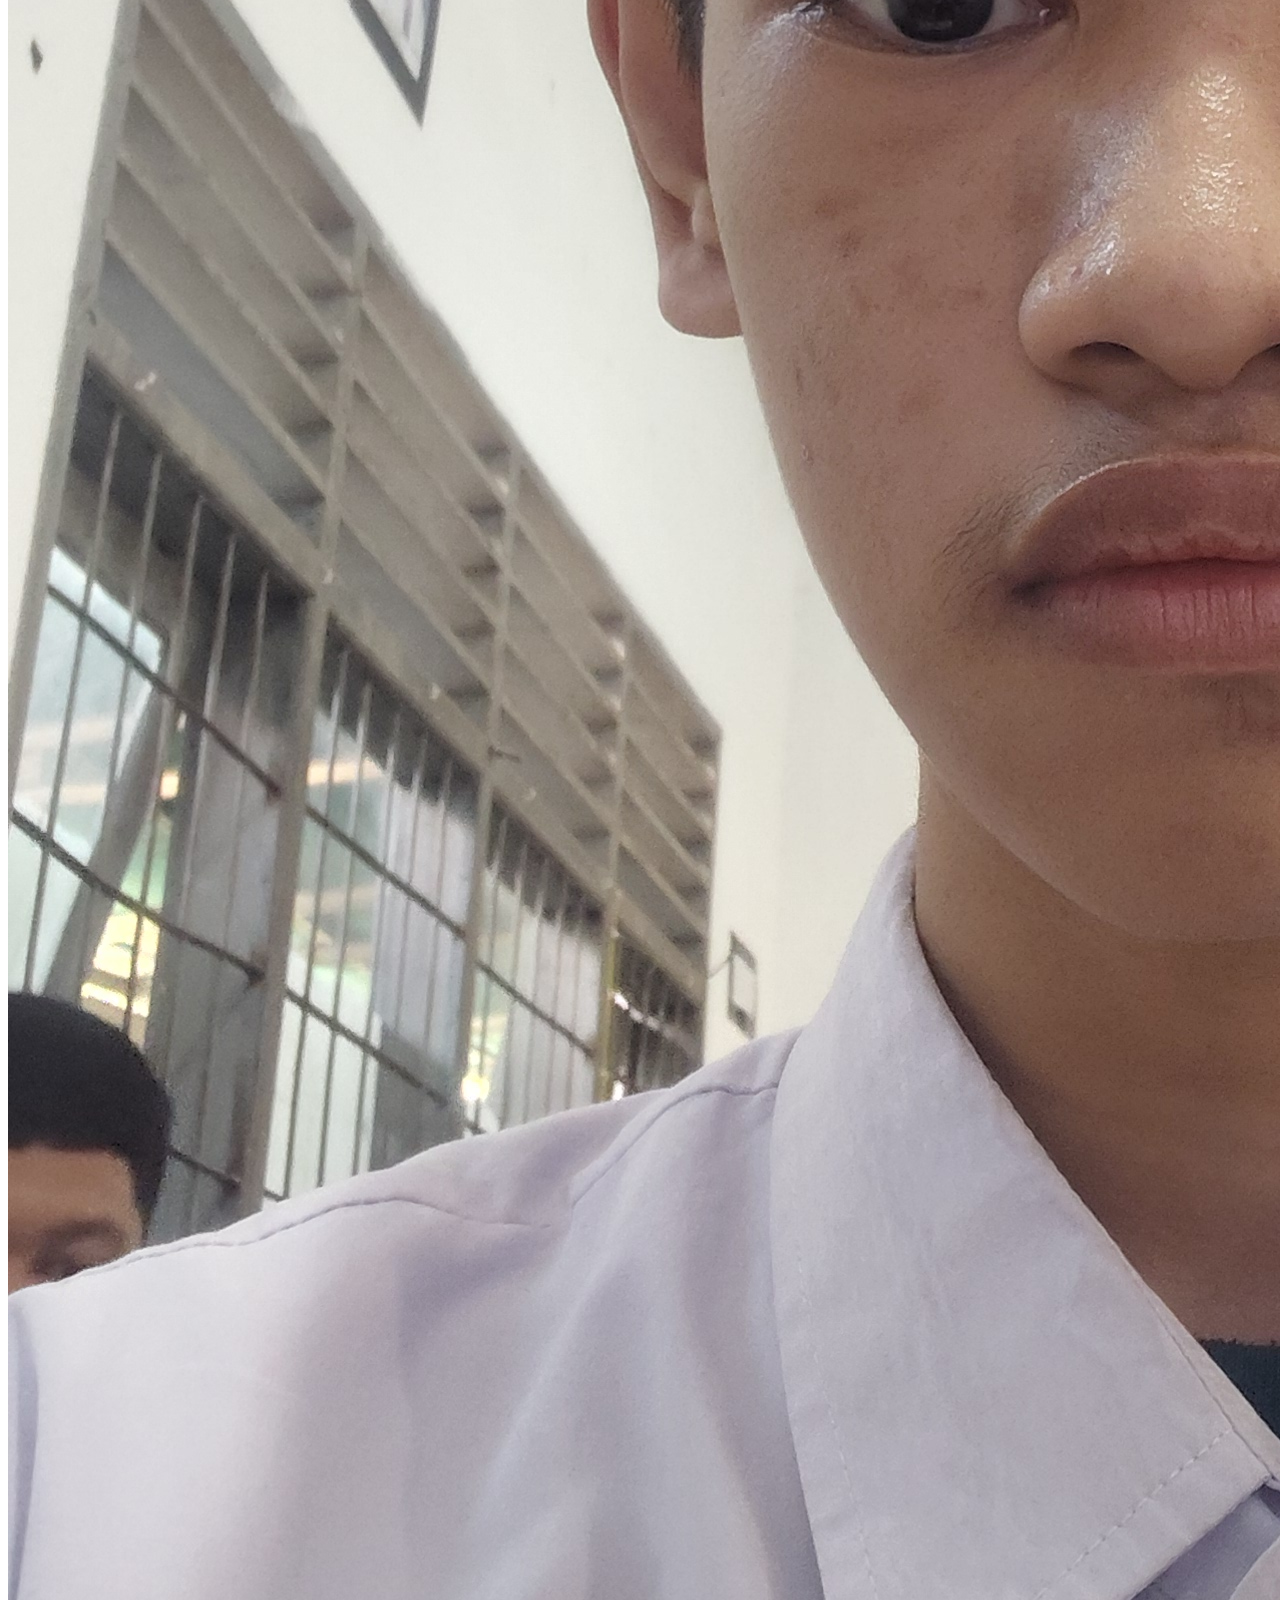
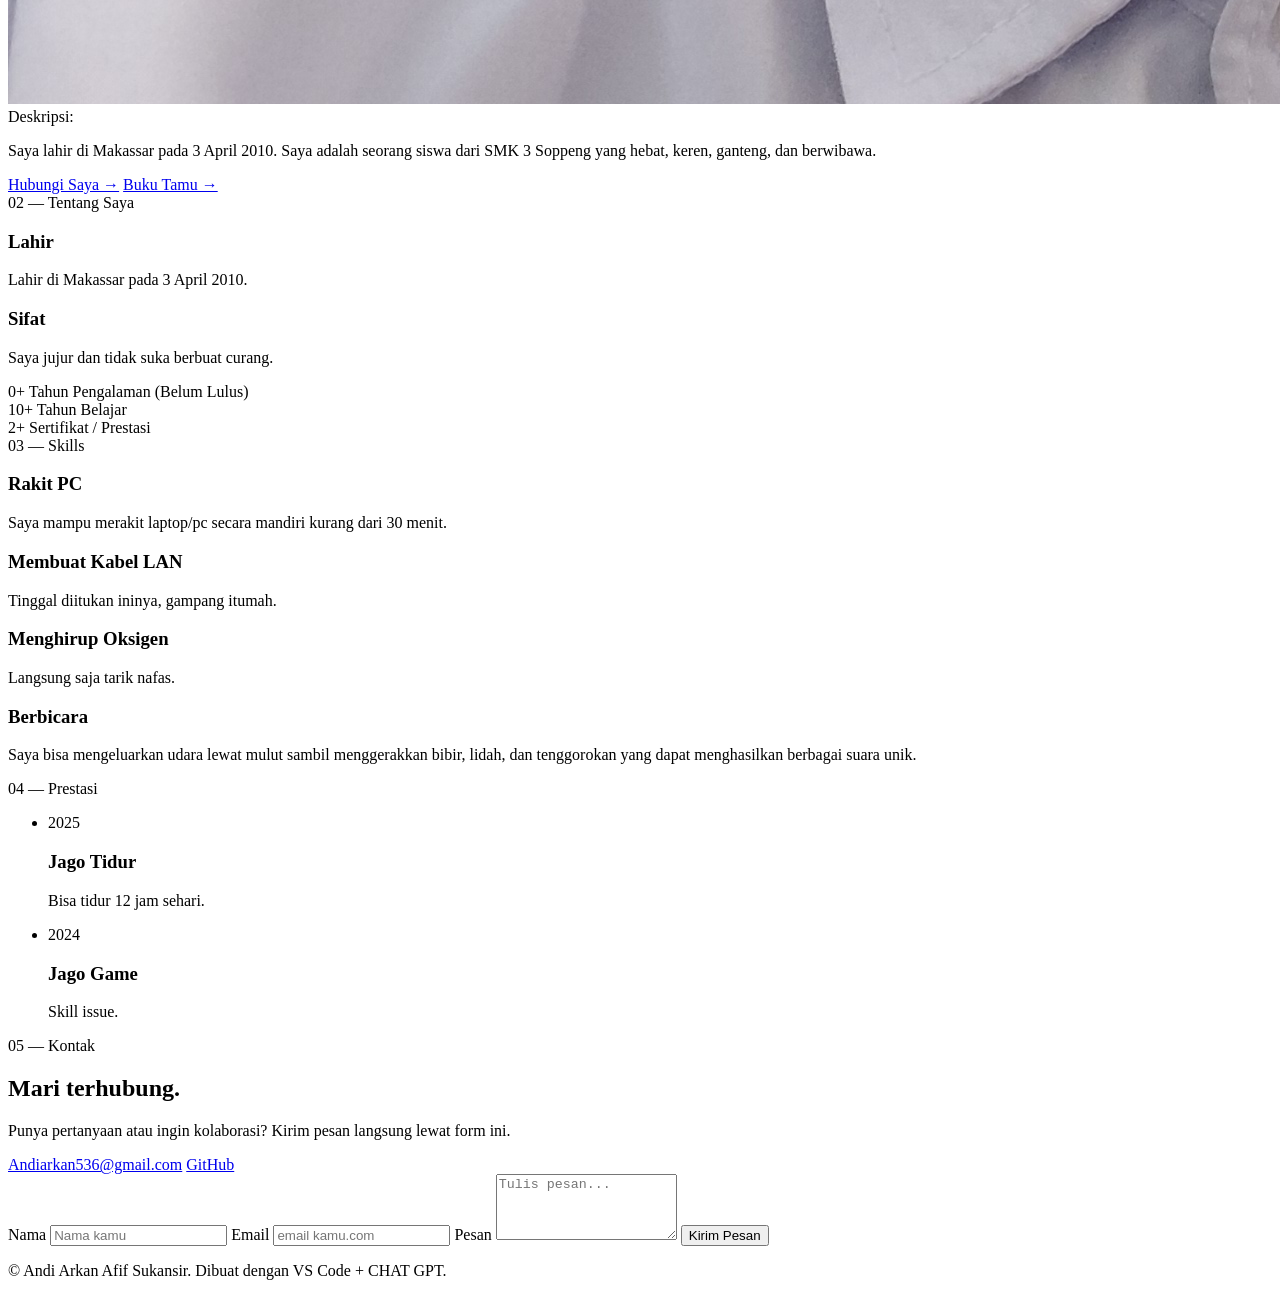
==== commit 15cbb4c9: "Update index.html" ====
--- a/index.html
+++ b/index.html
@@ -7,7 +7,7 @@
     <link rel="preconnect" href="https://fonts.googleapis.com" />
     <link rel="preconnect" href="https://fonts.gstatic.com" crossorigin />
     <link href="https://fonts.googleapis.com/css2?family=Fraunces:opsz,wght@9..144,400;9..144,500;9..144,600&family=Work+Sans:wght@400;500;600&display=swap" rel="stylesheet" />
-    <link rel="stylesheet" href="style.css" />
+    <link rel="stylesheet" href="arkan.css" />
 </head>
 <body>
     <!-- ===== HERO / INTRO ===== -->
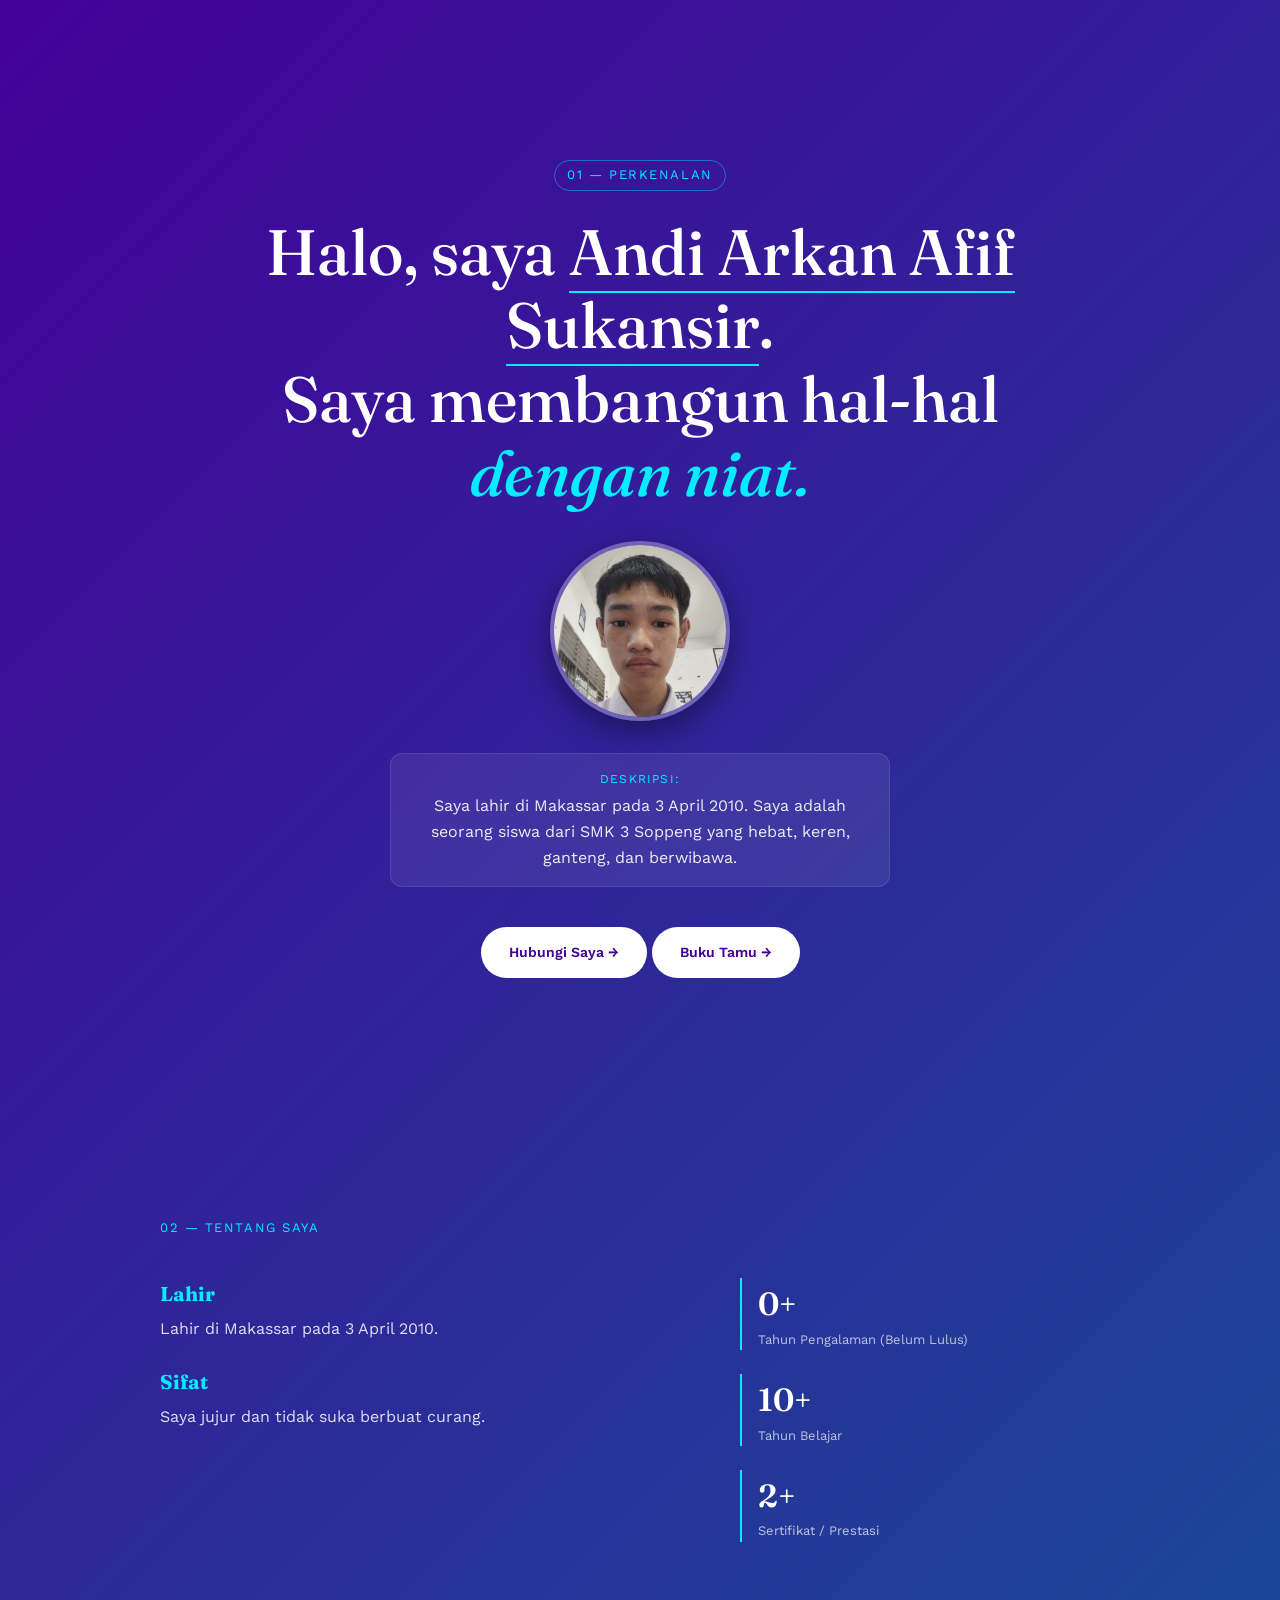
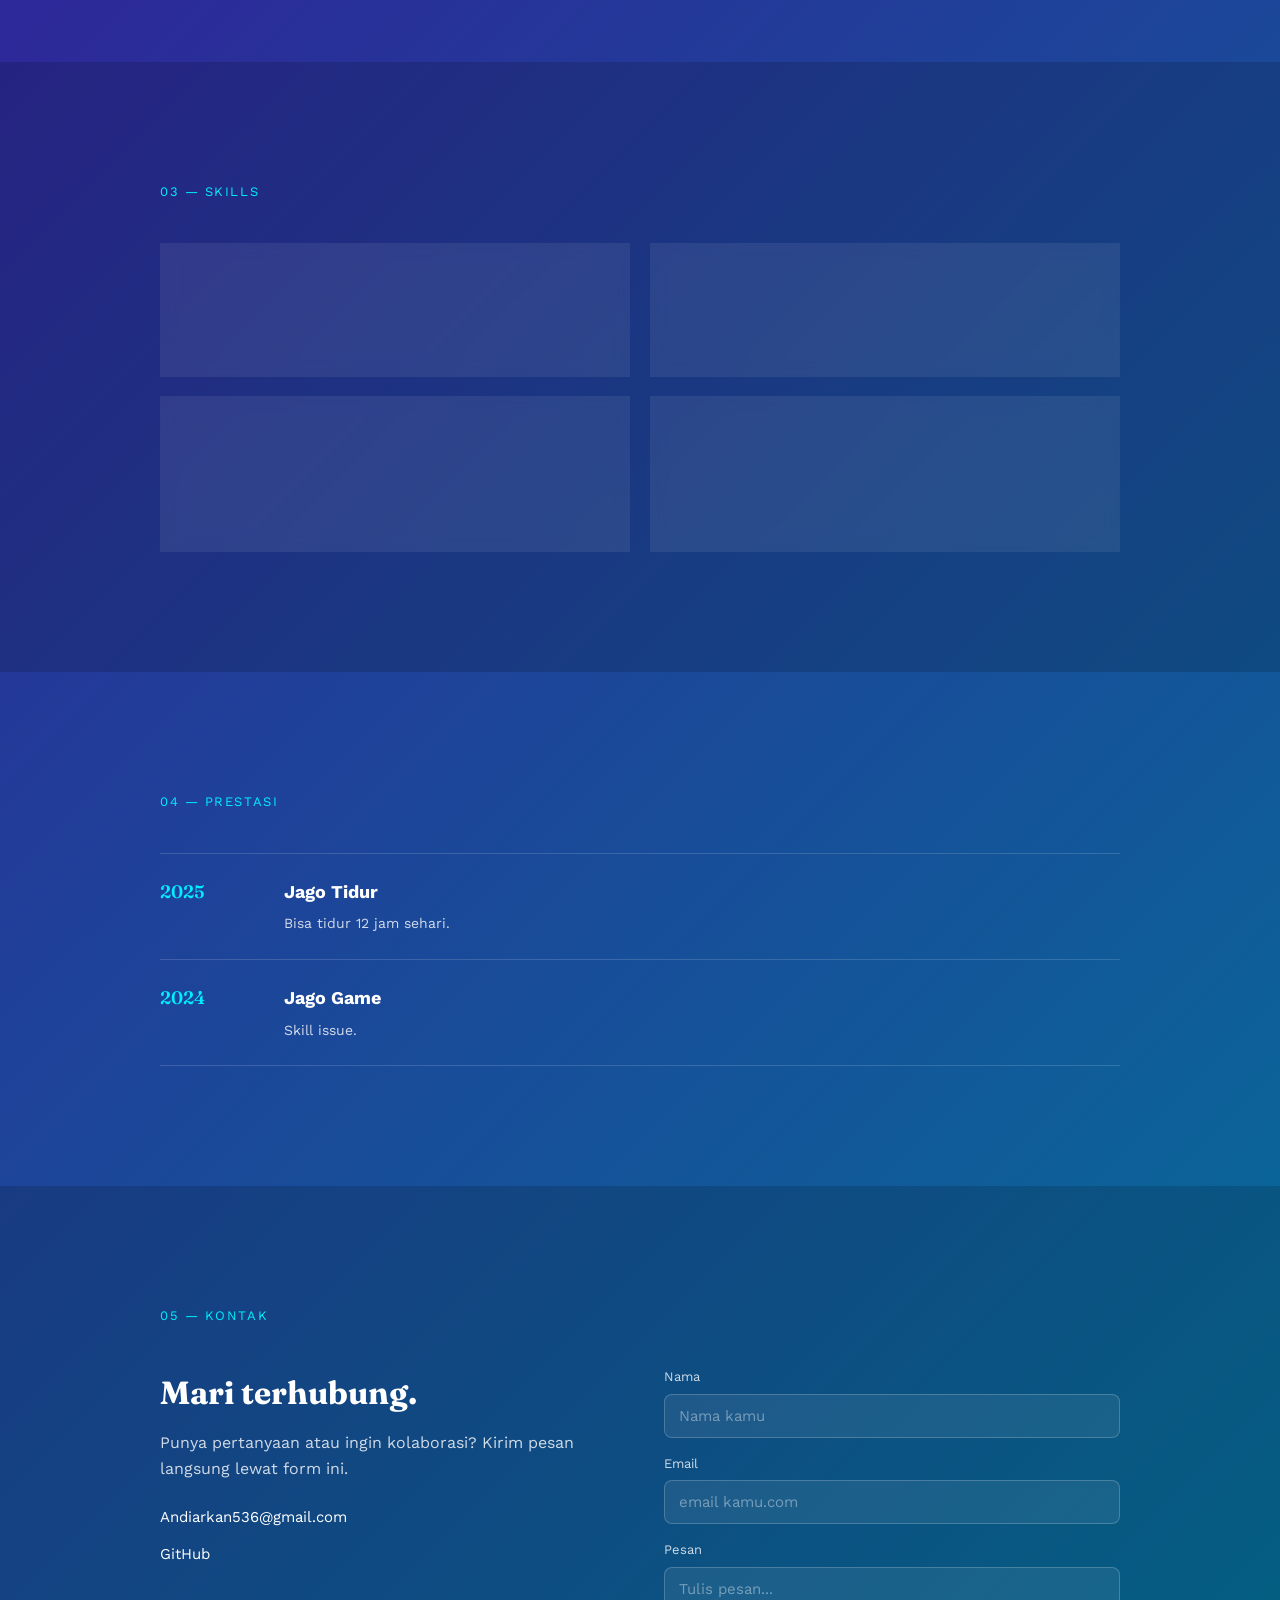
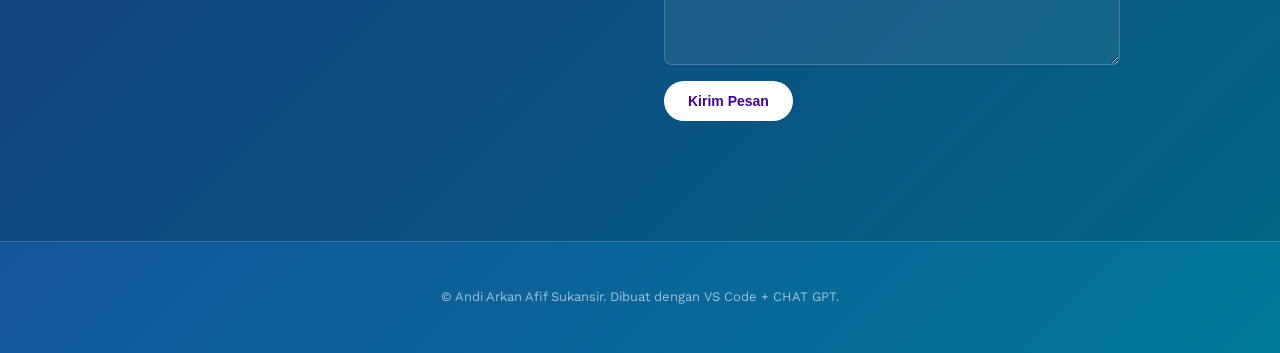
==== commit fed1150b: "Update index.html" ====
--- a/index.html
+++ b/index.html
@@ -25,7 +25,7 @@
             <p>Saya lahir di Makassar pada 3 April 2010. Saya adalah seorang siswa dari SMK 3 Soppeng yang hebat, keren, ganteng, dan berwibawa.</p>
         </div>
         <a href="#contact" class="hero__cta">Hubungi Saya →</a>
-        <a href="bukutamu.html" class="hero__cta">Buku Tamu →</a>
+        <a href="tamu.html" class="hero__cta">Buku Tamu →</a>
     </section>
 
     <!-- ===== ABOUT ===== -->
--- a/arkan.css
+++ b/arkan.css
@@ -0,0 +1,473 @@
+/* ========================================= 
+TOKEN DESAIN 
+========================================= */ 
+:root { 
+    --font-display: "Fraunces", serif; 
+    --font-body: "Work Sans", sans-serif; 
+    --max-width: 960px; 
+    --section-pad: clamp(64px, 10vw, 120px); 
+} 
+
+* { 
+    box-sizing: border-box; 
+} 
+
+html { 
+    scroll-behavior: smooth; 
+} 
+
+body { 
+    margin: 0; 
+    background: linear-gradient(135deg, #440099, #007799); /* Latar belakang gradasi diagonal halus */
+    color: #ffffff; /* Mengubah teks global menjadi putih agar terbaca jelas */
+    font-family: var(--font-body); 
+    line-height: 1.6; 
+    -webkit-font-smoothing: antialiased; 
+} 
+
+a { 
+    color: inherit; 
+    text-decoration: none; 
+} 
+
+ul { 
+    list-style: none; 
+    margin: 0; 
+    padding: 0; 
+} 
+
+/* ========================================= 
+NAVIGASI 
+========================================= */ 
+.nav { 
+    position: sticky; 
+    top: 0; 
+    z-index: 50; 
+    display: flex; 
+    align-items: center; 
+    justify-content: space-between; 
+    padding: 20px clamp(20px, 6vw, 64px); 
+    background: rgba(255, 255, 255, 0.1); /* Efek kaca transparan */
+    backdrop-filter: blur(12px); 
+    -webkit-backdrop-filter: blur(12px);
+    border-bottom: 1px solid rgba(255, 255, 255, 0.15); 
+} 
+
+.nav__brand { 
+    font-family: var(--font-display); 
+    font-size: 22px; 
+    font-weight: 600; 
+} 
+
+.nav__links { 
+    display: flex; 
+    gap: 32px; 
+    font-size: 14px; 
+    letter-spacing: 0.02em; 
+} 
+
+.nav__links a { 
+    position: relative; 
+    padding-bottom: 4px; 
+    opacity: 0.85;
+    transition: opacity 0.2s;
+} 
+
+.nav__links a:hover {
+    opacity: 1;
+}
+
+.nav__links a::after { 
+    content: ""; 
+    position: absolute; 
+    left: 0; 
+    bottom: 0; 
+    width: 0; 
+    height: 1px; 
+    background: #00eeff; 
+    transition: width 0.25s ease; 
+} 
+
+.nav__links a:hover::after { 
+    width: 100%; 
+} 
+
+.nav__toggle { 
+    display: none; 
+    flex-direction: column; 
+    gap: 5px; 
+    background: none; 
+    border: none; 
+    cursor: pointer; 
+    padding: 4px; 
+} 
+
+.nav__toggle span { 
+    width: 22px; 
+    height: 2px; 
+    background: #ffffff; 
+    display: block; 
+} 
+
+/* ========================================= 
+HERO 
+========================================= */ 
+.hero { 
+    max-width: var(--max-width); 
+    margin: 0 auto; 
+    padding: clamp(80px, 14vw, 160px) clamp(20px, 6vw, 64px) var(--section-pad); 
+    text-align: center; /* Membuat semua text di hero otomatis ke tengah */
+} 
+
+.hero__index { 
+    display: inline-block;
+    font-size: 13px; 
+    letter-spacing: 0.12em; 
+    text-transform: uppercase; 
+    color: #00eeff; /* Warna aksen cyan terang agar terbaca di warna gelap */
+    margin-bottom: 24px; 
+    border: 1px solid rgba(0, 238, 255, 0.4);
+    padding: 4px 12px;
+    border-radius: 20px;
+} 
+
+.hero__title { 
+    font-family: var(--font-display); 
+    font-weight: 500; 
+    font-size: clamp(36px, 6vw, 64px); 
+    line-height: 1.15; 
+    margin: 0 auto 24px; 
+    max-width: 20ch; 
+} 
+
+.hero__title em { 
+    font-style: italic; 
+    color: #00eeff; 
+} 
+
+.hero__name { 
+    border-bottom: 2px solid #00eeff; 
+} 
+
+/* BINGKAI FOTO PROFIL BUNDAR DI TENGAH */
+.fotokitablur { 
+    display: block; 
+    margin: 32px auto; 
+    width: 180px; 
+    height: 180px; 
+    border-radius: 50%; 
+    overflow: hidden; 
+    box-shadow: 0 10px 30px rgba(0, 0, 0, 0.4); 
+    border: 4px solid rgba(255, 255, 255, 0.3); 
+} 
+
+.fotokitablur img { 
+    display: block; 
+    width: 100%; 
+    height: 100%; 
+    object-fit: cover; 
+} 
+
+.hero__subtitle { 
+    max-width: 50ch; 
+    margin: 0 auto 40px; 
+    background: rgba(255, 255, 255, 0.08);
+    padding: 16px 24px;
+    border-radius: 12px;
+    border: 1px solid rgba(255, 255, 255, 0.1);
+} 
+
+.subtitle__label {
+    display: block;
+    font-size: 12px;
+    text-transform: uppercase;
+    letter-spacing: 0.1em;
+    color: #00eeff;
+    margin-bottom: 4px;
+}
+
+.hero__subtitle p {
+    margin: 0;
+    font-size: 16px;
+    color: rgba(255, 255, 255, 0.9);
+}
+
+.hero__cta { 
+    display: inline-block; 
+    padding: 14px 28px; 
+    background: #ffffff; 
+    color: #440099; 
+    border-radius: 999px; 
+    font-size: 14px; 
+    font-weight: 600;
+    transition: transform 0.2s ease, background 0.2s ease, box-shadow 0.2s ease; 
+} 
+
+.hero__cta:hover { 
+    background: #00eeff; 
+    color: #111111;
+    transform: translateY(-2px); 
+    box-shadow: 0 5px 15px rgba(0, 238, 255, 0.4);
+} 
+
+/* ========================================= 
+SECTION LAYOUT UMUM 
+========================================= */ 
+.section { 
+    padding: var(--section-pad) clamp(20px, 6vw, 64px); 
+} 
+
+.section--alt { 
+    background: rgba(0, 0, 0, 0.15); /* Background section alt dibuat gelap transparan */
+} 
+
+.section__label { 
+    max-width: var(--max-width); 
+    margin: 0 auto 40px; 
+    font-size: 13px; 
+    letter-spacing: 0.12em; 
+    text-transform: uppercase; 
+    color: #00eeff; 
+} 
+
+.section__content { 
+    max-width: var(--max-width); 
+    margin: 0 auto; 
+} 
+
+/* ========================================= 
+ABOUT 
+========================================= */ 
+.about__grid { 
+    display: grid; 
+    grid-template-columns: 1.4fr 1fr; 
+    gap: 48px; 
+} 
+
+.about__block {
+    margin-bottom: 24px;
+}
+
+.about__block h3 {
+    margin: 0 0 6px;
+    font-family: var(--font-display);
+    color: #00eeff;
+    font-size: 20px;
+}
+
+.about__block p { 
+    color: rgba(255, 255, 255, 0.85); 
+    font-size: 16px; 
+    margin: 0;
+} 
+
+.about__facts { 
+    display: flex; 
+    flex-direction: column; 
+    gap: 24px; 
+} 
+
+.fact { 
+    display: flex; 
+    flex-direction: column; 
+    border-left: 2px solid #00eeff; 
+    padding-left: 16px; 
+} 
+
+.fact__num { 
+    font-family: var(--font-display); 
+    font-size: 32px; 
+    font-weight: 600; 
+} 
+
+.fact__label { 
+    font-size: 13px; 
+    color: rgba(255, 255, 255, 0.7); 
+} 
+
+/* ========================================= 
+SKILLS 
+========================================= */ 
+.skills__grid { 
+    display: grid; 
+    grid-template-columns: repeat(2, 1fr); 
+    gap: 20px; 
+} 
+
+.skill-card { 
+    background: rgba(255, 255, 255, 0.08); /* Kartu efek kaca transparan */
+    border: 1px solid rgba(255, 255, 255, 0.15); 
+    border-radius: 12px; 
+    padding: 24px; 
+    backdrop-filter: blur(8px);
+    transition: transform 0.2s ease, box-shadow 0.2s ease, border-color 0.2s ease; 
+} 
+
+.skill-card:hover { 
+    transform: translateY(-4px); 
+    box-shadow: 0 10px 24px rgba(0, 0, 0, 0.2); 
+    border-color: #00eeff;
+} 
+
+.skill-card h3 { 
+    font-family: var(--font-display); 
+    font-size: 19px; 
+    margin: 0 0 8px; 
+    color: #00eeff;
+} 
+
+.skill-card p { 
+    color: rgba(255, 255, 255, 0.8); 
+    font-size: 14px; 
+    margin: 0; 
+} 
+
+/* ========================================= 
+ACHIEVEMENTS / TIMELINE 
+========================================= */ 
+.timeline__item { 
+    display: grid; 
+    font-size: 16px; 
+    grid-template-columns: 100px 1fr; 
+    gap: 24px; 
+    padding: 24px 0; 
+    border-top: 1px solid rgba(255, 255, 255, 0.15); 
+} 
+
+.timeline__item:last-child { 
+    border-bottom: 1px solid rgba(255, 255, 255, 0.15); 
+} 
+
+.timeline__year { 
+    font-family: var(--font-display); 
+    font-size: 18px; 
+    color: #00eeff; 
+    font-weight: 600;
+} 
+
+.timeline__body h3 { 
+    margin: 0 0 6px; 
+    font-size: 18px; 
+    color: #ffffff;
+} 
+
+.timeline__body p { 
+    margin: 0; 
+    color: rgba(255, 255, 255, 0.8); 
+    font-size: 14px; 
+} 
+
+/* ========================================= 
+CONTACT 
+========================================= */ 
+.contact__grid { 
+    display: grid; 
+    grid-template-columns: 1fr 1fr; 
+    gap: 48px; 
+} 
+
+.contact__intro h2 { 
+    font-family: var(--font-display); 
+    font-size: 32px; 
+    margin: 0 0 12px; 
+} 
+
+.contact__intro p { 
+    color: rgba(255, 255, 255, 0.8); 
+    margin: 0 0 24px; 
+} 
+
+.contact__links { 
+    display: flex; 
+    flex-direction: column; 
+    gap: 12px; 
+    font-size: 15px; 
+} 
+
+.contact__links a { 
+    width: fit-content; 
+    border-bottom: 1px solid transparent; 
+    transition: color 0.2s ease, border-color 0.2s ease; 
+} 
+
+.contact__links a:hover { 
+    color: #00eeff;
+    border-color: #00eeff; 
+} 
+
+.contact__form { 
+    display: flex; 
+    flex-direction: column; 
+    gap: 16px; 
+} 
+
+.contact__form label { 
+    display: flex; 
+    flex-direction: column; 
+    gap: 6px; 
+    font-size: 13px; 
+    color: rgba(255, 255, 255, 0.8); 
+} 
+
+.contact__form input, .contact__form textarea { 
+    font-family: var(--font-body); 
+    font-size: 15px; 
+    padding: 12px 14px; 
+    border: 1px solid rgba(255, 255, 255, 0.2); 
+    border-radius: 8px; 
+    background: rgba(255, 255, 255, 0.07); 
+    color: #ffffff; 
+    resize: vertical; 
+    transition: border-color 0.2s, outline-color 0.2s;
+} 
+
+.contact__form input::placeholder, .contact__form textarea::placeholder {
+    color: rgba(255, 255, 255, 0.4);
+}
+
+.contact__form input:focus, .contact__form textarea:focus { 
+    outline: none;
+    border-color: #00eeff; 
+} 
+
+.contact__form button { 
+    align-self: flex-start; 
+    padding: 12px 24px; 
+    background: #ffffff; 
+    color: #440099; 
+    border: none; 
+    border-radius: 999px; 
+    font-size: 14px; 
+    font-weight: 600;
+    cursor: pointer; 
+    transition: background 0.2s ease, transform 0.2s ease; 
+} 
+
+.contact__form button:hover { 
+    background: #00eeff; 
+    color: #111111;
+    transform: translateY(-1px);
+} 
+
+/* ========================================= 
+FOOTER 
+========================================= */ 
+.footer { 
+    text-align: center; 
+    padding: 32px; 
+    font-size: 13px; 
+    color: rgba(255, 255, 255, 0.6); 
+    border-top: 1px solid rgba(255, 255, 255, 0.15); 
+} 
+
+/* ========================================= 
+RESPONSIVE 
+========================================= */ 
+    .nav__links { 
+        position: absolute; 
+        top: 100%; 
+        left: 0; 
+        right: 0; 
+        background: rgba(40, 0, 90, 0.95); 
+        flex-direction: column;
+    }
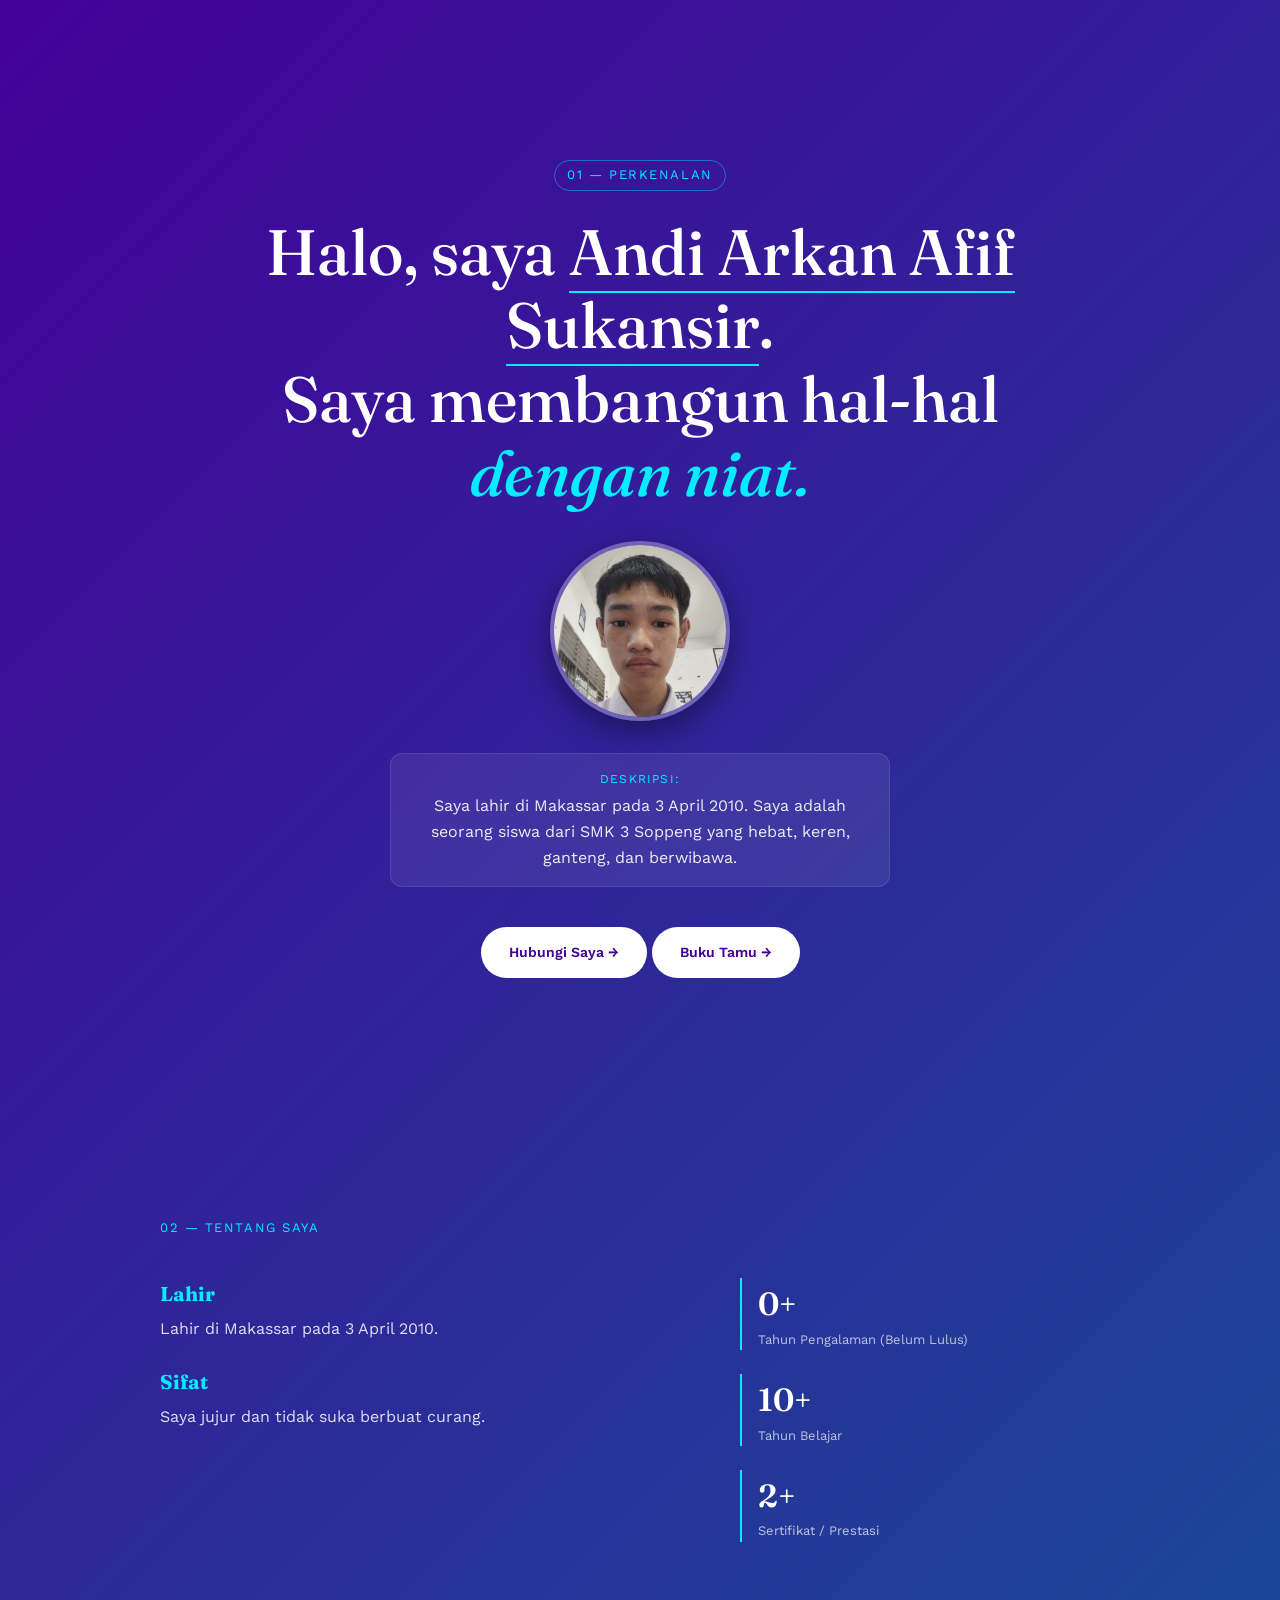
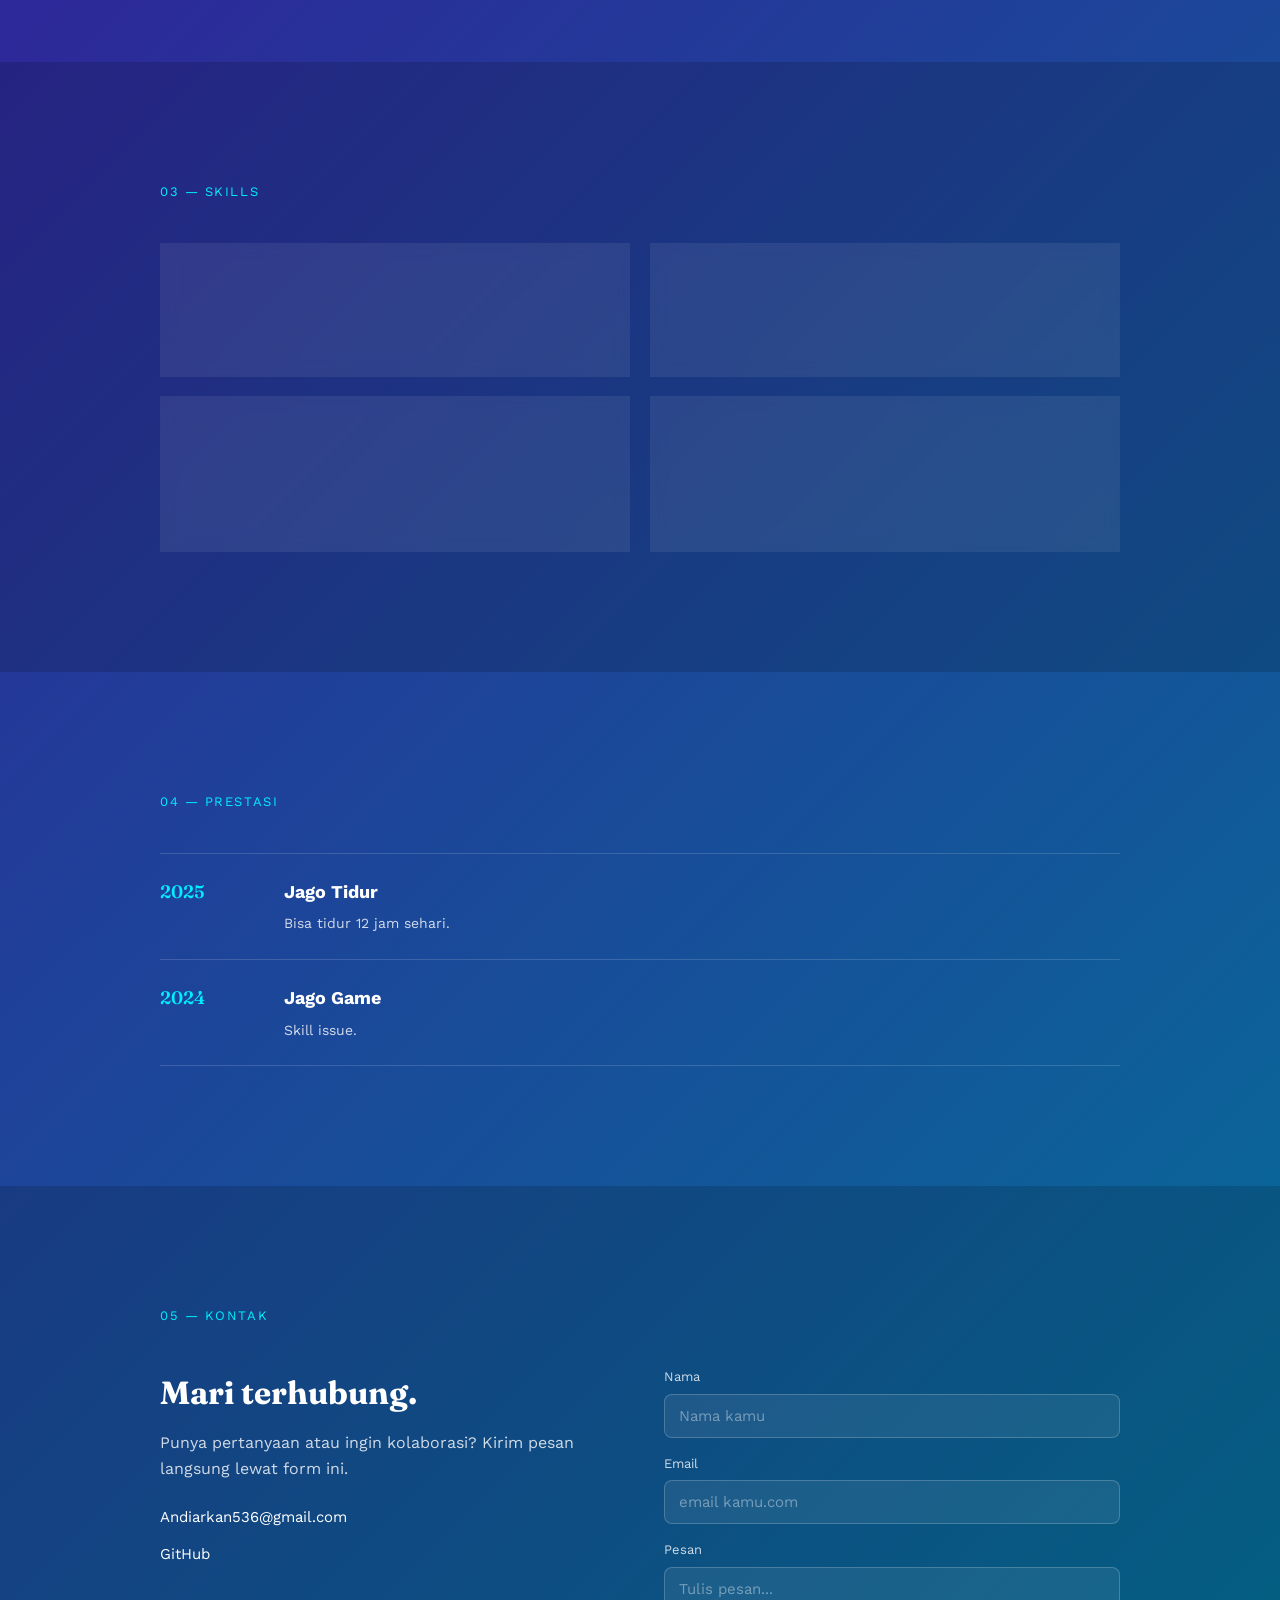
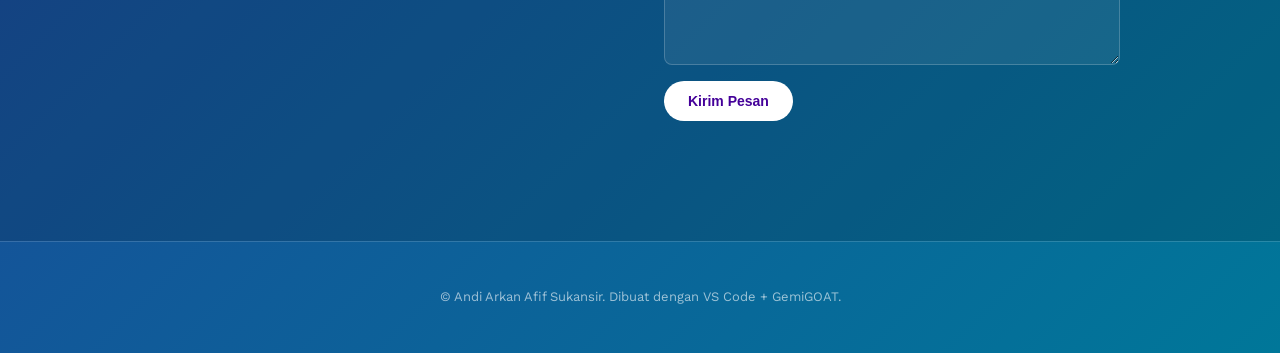
==== commit edc893c5: "Update index.html" ====
--- a/index.html
+++ b/index.html
@@ -129,7 +129,7 @@
     </section>
 
     <footer class="footer">
-        <p>© <span id="year"></span> Andi Arkan Afif Sukansir. Dibuat dengan VS Code + CHAT GPT.</p>
+        <p>© <span id="year"></span> Andi Arkan Afif Sukansir. Dibuat dengan VS Code + GemiGOAT.</p>
     </footer>
     <script src="script.js"></script>
 </body>
